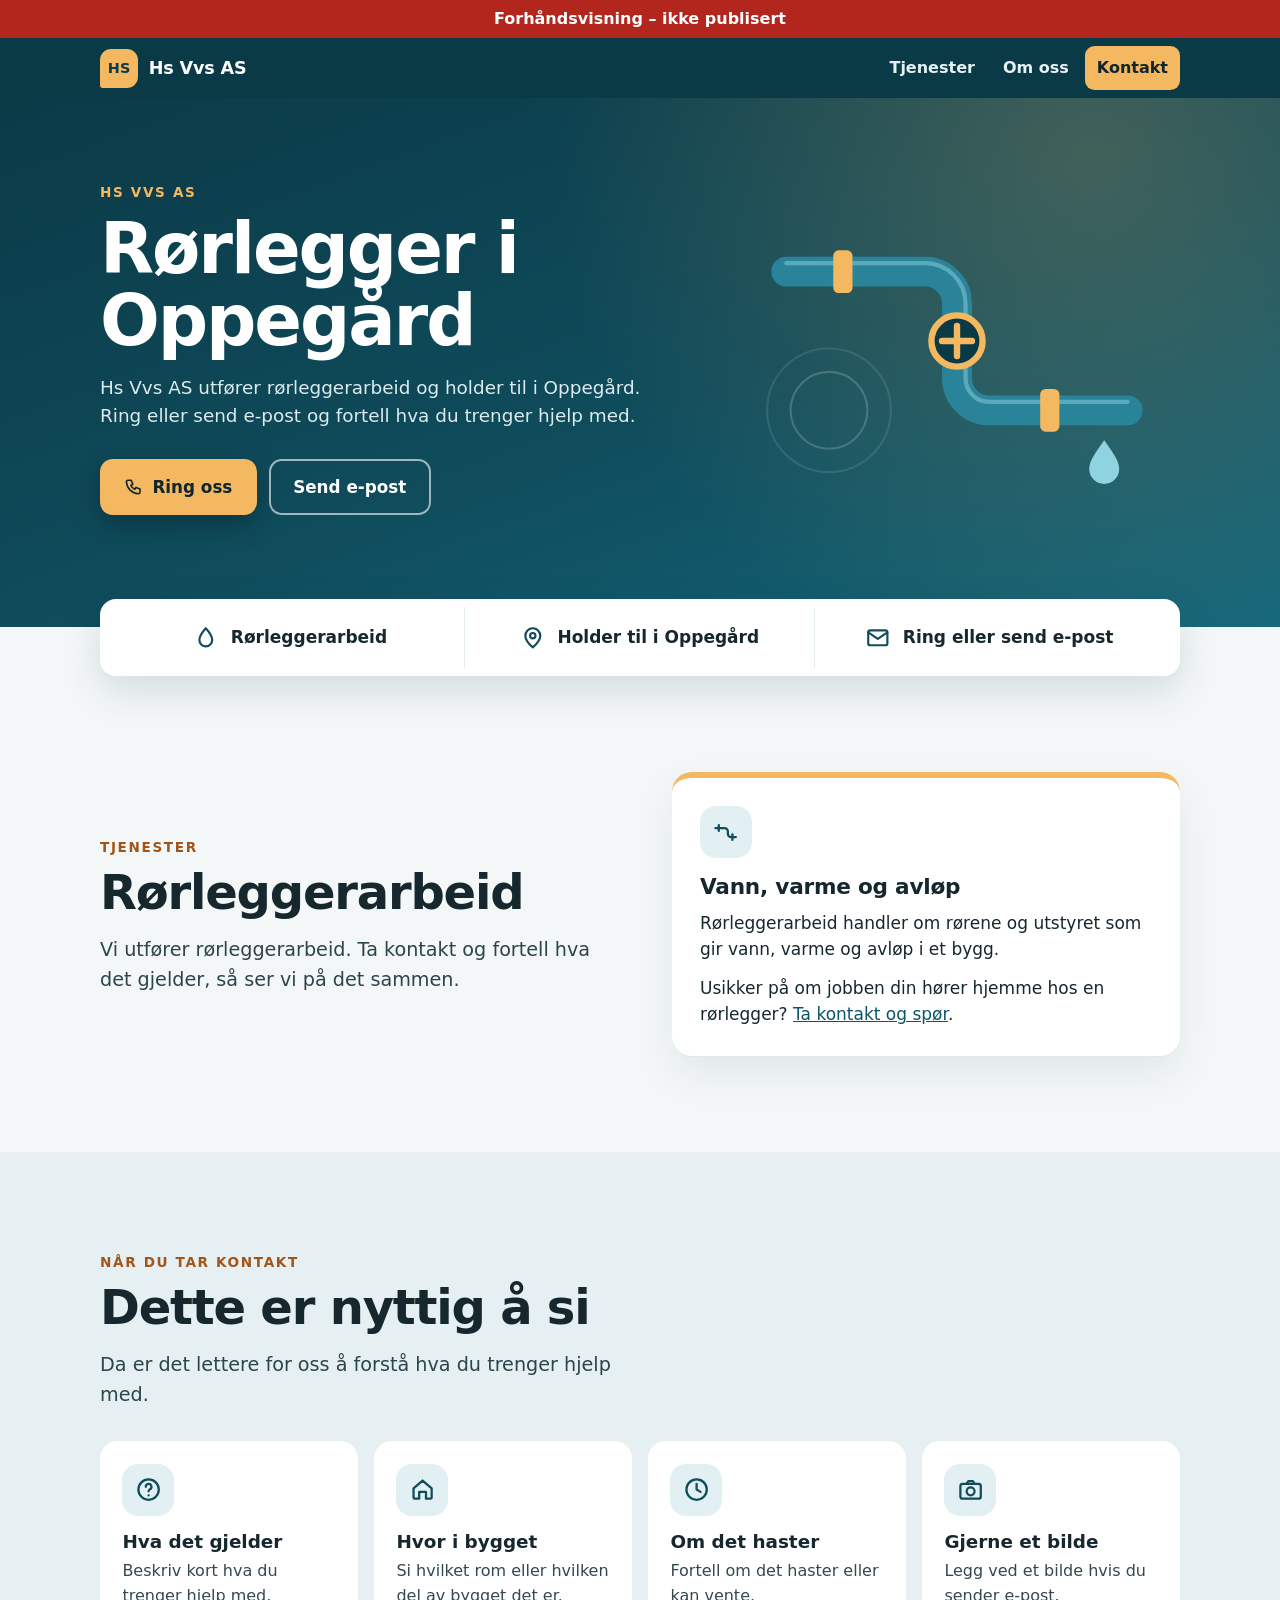
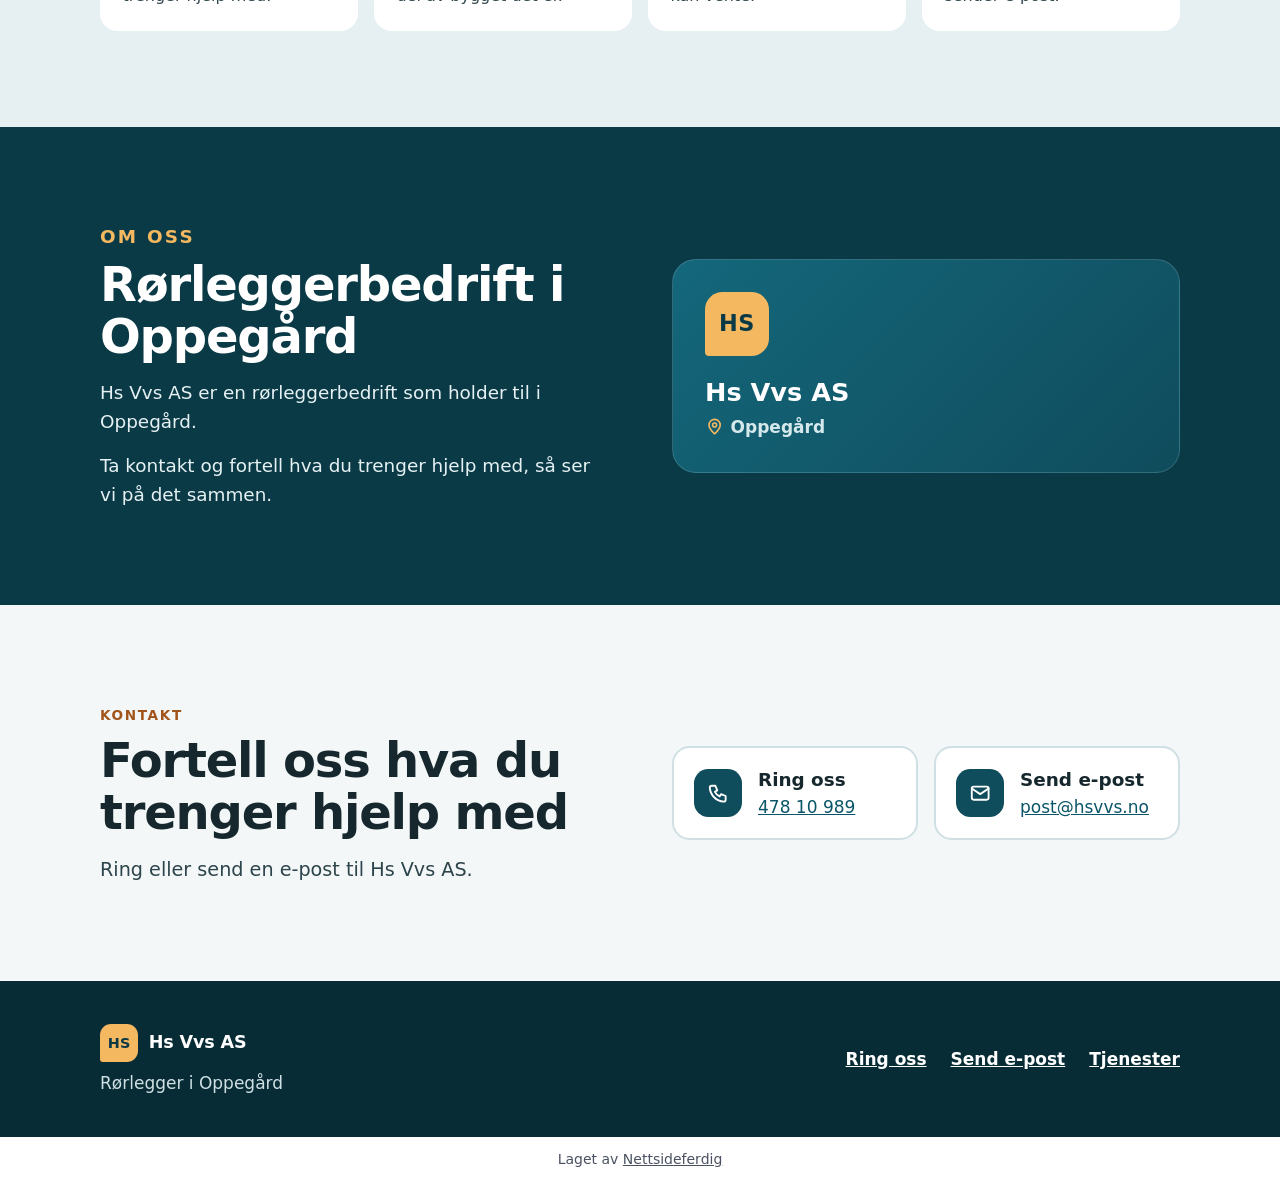
==== index.html @ 590d096f "Forhåndsvisning" ====
<!doctype html>
<html lang="nb">
<head>
<meta charset="utf-8">
<meta name="viewport" content="width=device-width, initial-scale=1">
<title>Rørlegger Oppegård – Hs Vvs AS</title>
<meta name="description" content="Hs Vvs AS utfører rørleggerarbeid og holder til i Oppegård. Ring eller send e-post og fortell hva du trenger hjelp med.">
<link rel="canonical" href="https://andersmathisen7-design.github.io/side-hs-vvs-as-c6c825b5/">
<meta property="og:type" content="website">
<meta property="og:locale" content="nb_NO">
<meta property="og:site_name" content="Hs Vvs AS">
<meta property="og:title" content="Rørlegger Oppegård – Hs Vvs AS">
<meta property="og:description" content="Hs Vvs AS utfører rørleggerarbeid og holder til i Oppegård. Ring eller send e-post og fortell hva du trenger hjelp med.">
<meta property="og:url" content="https://andersmathisen7-design.github.io/side-hs-vvs-as-c6c825b5/">
<meta http-equiv="Content-Security-Policy" content="default-src 'none'; style-src 'self'; img-src 'self'; manifest-src 'self'; worker-src 'self'; script-src 'self'">
<link rel="stylesheet" href="./style.css">
<meta name="theme-color" content="#0f4c5c">
<link rel="manifest" href="./manifest.webmanifest">
<link rel="icon" href="./icon.svg" type="image/svg+xml">
<script src="./pwa.js" defer></script>
<meta name="robots" content="noindex,nofollow">
<script type="application/ld+json">{"@context":"https://schema.org","@type":"Plumber","name":"Hs Vvs AS","description":"Hs Vvs AS utfører rørleggerarbeid og holder til i Oppegård. Ring eller send e-post og fortell hva du trenger hjelp med.","email":"post@hsvvs.no","areaServed":"Oppegård","url":"https://andersmathisen7-design.github.io/side-hs-vvs-as-c6c825b5","telephone":"478 10 989"}</script>
</head>
<body>
<div class="forhandsstripe">Forhåndsvisning – ikke publisert</div>
<header class="topp"><div class="inn topp-rad"><a class="logo" href="./"><span class="merke" aria-hidden="true">HS</span><span>Hs Vvs AS</span></a><nav class="meny" aria-label="Hovedmeny"><a href="./#tjenester">Tjenester</a><a href="./#om">Om oss</a><a class="meny-kontakt" href="./#kontakt">Kontakt</a></nav></div></header>
<main>
<section class="hero"><div class="inn hero-rute"><div><p class="merkelapp">Hs Vvs AS</p><h1>Rørlegger i Oppegård</h1><p class="hero-ingress">Hs Vvs AS utfører rørleggerarbeid og holder til i Oppegård. Ring eller send e-post og fortell hva du trenger hjelp med.</p><div class="knapper"><a class="knapp knapp-hoved" href="tel:47810989"><svg viewBox="0 0 24 24" fill="none" stroke="currentColor" stroke-width="2" stroke-linecap="round" stroke-linejoin="round" aria-hidden="true"><path d="M5 4h4l2 5-2.5 1.5a11 11 0 0 0 5 5L15 13l5 2v4a2 2 0 0 1-2 2A16 16 0 0 1 3 6a2 2 0 0 1 2-2z"/></svg>Ring oss</a><a class="knapp knapp-lys" href="mailto:post@hsvvs.no">Send e-post</a></div></div><div class="hero-bilde" aria-hidden="true"><svg viewBox="0 0 360 280" fill="none"><path d="M20 70H150a30 30 0 0 1 30 30v70a30 30 0 0 0 30 30h130" stroke="#2a8499" stroke-width="28" stroke-linecap="round"/><path d="M20 62H150a38 38 0 0 1 38 38v70a22 22 0 0 0 22 22h130" stroke="#7cc4d4" stroke-width="4" stroke-linecap="round" opacity="0.6"/><rect x="64" y="50" width="18" height="40" rx="5" fill="#f4b860"/><rect x="258" y="180" width="18" height="40" rx="5" fill="#f4b860"/><circle cx="180" cy="135" r="24" fill="#0b3a47" stroke="#f4b860" stroke-width="6"/><line x1="166" y1="135" x2="194" y2="135" stroke="#f4b860" stroke-width="6" stroke-linecap="round"/><line x1="180" y1="121" x2="180" y2="149" stroke="#f4b860" stroke-width="6" stroke-linecap="round"/><path d="M318 228c-10 14-14 20-14 27a14 14 0 0 0 28 0c0-7-4-13-14-27z" fill="#8fd3e0"/><circle cx="60" cy="200" r="36" stroke="#ffffff" stroke-width="2" opacity="0.18"/><circle cx="60" cy="200" r="58" stroke="#ffffff" stroke-width="2" opacity="0.1"/></svg></div></div></section><section class="stripe" aria-label="Kort om oss"><div class="inn"><ul class="stripe-liste"><li><svg viewBox="0 0 24 24" fill="none" stroke="currentColor" stroke-width="2" stroke-linecap="round" stroke-linejoin="round" aria-hidden="true"><path d="M12 3s6 6.5 6 11a6 6 0 0 1-12 0c0-4.5 6-11 6-11z"/></svg>Rørleggerarbeid</li><li><svg viewBox="0 0 24 24" fill="none" stroke="currentColor" stroke-width="2" stroke-linecap="round" stroke-linejoin="round" aria-hidden="true"><path d="M12 21s7-6.2 7-11a7 7 0 0 0-14 0c0 4.8 7 11 7 11z"/><circle cx="12" cy="10" r="2.5"/></svg>Holder til i Oppegård</li><li><svg viewBox="0 0 24 24" fill="none" stroke="currentColor" stroke-width="2" stroke-linecap="round" stroke-linejoin="round" aria-hidden="true"><rect x="3" y="5" width="18" height="14" rx="2"/><polyline points="3 7 12 13 21 7"/></svg>Ring eller send e-post</li></ul></div></section><section class="del" id="tjenester"><div class="inn to-kol"><div><p class="merkelapp merkelapp-mork">Tjenester</p><h2>Rørleggerarbeid</h2><p class="stor">Vi utfører rørleggerarbeid. Ta kontakt og fortell hva det gjelder, så ser vi på det sammen.</p></div><article class="kort kort-tjeneste"><span class="ikon-rund" aria-hidden="true"><svg viewBox="0 0 24 24" fill="none" stroke="currentColor" stroke-width="2" stroke-linecap="round" stroke-linejoin="round"><path d="M3 8h8a3 3 0 0 1 3 3v2a3 3 0 0 0 3 3h4"/><line x1="6" y1="5.5" x2="6" y2="10.5"/><line x1="18" y1="13.5" x2="18" y2="18.5"/></svg></span><h3>Vann, varme og avløp</h3><p>Rørleggerarbeid handler om rørene og utstyret som gir vann, varme og avløp i et bygg.</p><p>Usikker på om jobben din hører hjemme hos en rørlegger? <a href="#kontakt">Ta kontakt og spør</a>.</p></article></div></section><section class="del del-tonet"><div class="inn"><div class="del-hode"><p class="merkelapp merkelapp-mork">Når du tar kontakt</p><h2>Dette er nyttig å si</h2><p class="stor">Da er det lettere for oss å forstå hva du trenger hjelp med.</p></div><ul class="rutenett"><li class="punkt"><span class="ikon-rund" aria-hidden="true"><svg viewBox="0 0 24 24" fill="none" stroke="currentColor" stroke-width="2" stroke-linecap="round" stroke-linejoin="round"><circle cx="12" cy="12" r="9"/><path d="M9.5 9.5a2.5 2.5 0 1 1 3.5 2.3c-.7.4-1 .9-1 1.7"/><line x1="12" y1="17" x2="12" y2="17.2"/></svg></span><h3>Hva det gjelder</h3><p>Beskriv kort hva du trenger hjelp med.</p></li><li class="punkt"><span class="ikon-rund" aria-hidden="true"><svg viewBox="0 0 24 24" fill="none" stroke="currentColor" stroke-width="2" stroke-linecap="round" stroke-linejoin="round"><path d="M4 11l8-7 8 7v8a1 1 0 0 1-1 1h-4v-6H9v6H5a1 1 0 0 1-1-1z"/></svg></span><h3>Hvor i bygget</h3><p>Si hvilket rom eller hvilken del av bygget det er.</p></li><li class="punkt"><span class="ikon-rund" aria-hidden="true"><svg viewBox="0 0 24 24" fill="none" stroke="currentColor" stroke-width="2" stroke-linecap="round" stroke-linejoin="round"><circle cx="12" cy="12" r="9"/><polyline points="12 7 12 12 15.5 14"/></svg></span><h3>Om det haster</h3><p>Fortell om det haster eller kan vente.</p></li><li class="punkt"><span class="ikon-rund" aria-hidden="true"><svg viewBox="0 0 24 24" fill="none" stroke="currentColor" stroke-width="2" stroke-linecap="round" stroke-linejoin="round"><rect x="3" y="7" width="18" height="13" rx="2"/><circle cx="12" cy="13.5" r="3.5"/><path d="M8.5 7l1.5-2.5h4L15.5 7"/></svg></span><h3>Gjerne et bilde</h3><p>Legg ved et bilde hvis du sender e-post.</p></li></ul></div></section><section class="del del-mork" id="om"><div class="inn to-kol"><div class="om-tekst"><p class="merkelapp">Om oss</p><h2>Rørleggerbedrift i Oppegård</h2><p>Hs Vvs AS er en rørleggerbedrift som holder til i Oppegård.</p><p>Ta kontakt og fortell hva du trenger hjelp med, så ser vi på det sammen.</p></div><div class="om-skilt"><span class="merke" aria-hidden="true">HS</span><strong>Hs Vvs AS</strong><span class="sted"><svg viewBox="0 0 24 24" fill="none" stroke="currentColor" stroke-width="2" stroke-linecap="round" stroke-linejoin="round" aria-hidden="true"><path d="M12 21s7-6.2 7-11a7 7 0 0 0-14 0c0 4.8 7 11 7 11z"/><circle cx="12" cy="10" r="2.5"/></svg>Oppegård</span></div></div></section><section class="del" id="kontakt"><div class="inn to-kol"><div><p class="merkelapp merkelapp-mork">Kontakt</p><h2>Fortell oss hva du trenger hjelp med</h2><p class="stor">Ring eller send en e-post til Hs Vvs AS.</p></div><div class="fliser"><a class="flis" href="tel:47810989"><span class="flis-ikon" aria-hidden="true"><svg viewBox="0 0 24 24" fill="none" stroke="currentColor" stroke-width="2" stroke-linecap="round" stroke-linejoin="round"><path d="M5 4h4l2 5-2.5 1.5a11 11 0 0 0 5 5L15 13l5 2v4a2 2 0 0 1-2 2A16 16 0 0 1 3 6a2 2 0 0 1 2-2z"/></svg></span><span class="flis-tekst"><strong>Ring oss</strong><span>478 10 989</span></span></a><a class="flis" href="mailto:post@hsvvs.no"><span class="flis-ikon" aria-hidden="true"><svg viewBox="0 0 24 24" fill="none" stroke="currentColor" stroke-width="2" stroke-linecap="round" stroke-linejoin="round"><rect x="3" y="5" width="18" height="14" rx="2"/><polyline points="3 7 12 13 21 7"/></svg></span><span class="flis-tekst"><strong>Send e-post</strong><span>post@hsvvs.no</span></span></a></div></div></section>
</main>
<footer class="bunn"><div class="inn bunn-rute"><div><a class="logo" href="./"><span class="merke" aria-hidden="true">HS</span><span>Hs Vvs AS</span></a><p>Rørlegger i Oppegård</p></div><nav class="bunn-lenker" aria-label="Kontakt"><a href="tel:47810989">Ring oss</a><a href="mailto:post@hsvvs.no">Send e-post</a><a href="./#tjenester">Tjenester</a></nav></div></footer>
<p class="nf-byra">Laget av <a href="https://nettsideferdig.no/">Nettsideferdig</a></p>
</body>
</html>
---- style.css ----
/* Fast fra Sidefabrikken: bestillingswidgeten. */
:root { --nf-farge: #0f4c5c; }
#nf-bestill [hidden] { display: none !important; }
#nf-bestill button { font: inherit; padding: 0.5rem 0.9rem; margin: 0.2rem; border: 1px solid var(--nf-farge); border-radius: 6px; background: #fff; color: var(--nf-farge); cursor: pointer; }
#nf-bestill button:disabled { opacity: 0.6; }
#nf-bestill .nf-knapp { background: var(--nf-farge); color: #fff; }
#nf-bestill .nf-tjeneste { display: block; width: 100%; text-align: left; }
#nf-bestill .nf-tjeneste small, #nf-bestill .nf-vare small { display: block; color: #555; }
#nf-bestill .nf-felt { display: block; margin: 0.5rem 0; }
#nf-bestill input, #nf-bestill select, #nf-bestill textarea { font: inherit; padding: 0.4rem; border: 1px solid #c5cad3; border-radius: 4px; display: block; width: 100%; max-width: 24rem; }
#nf-bestill input[type="checkbox"], #nf-bestill input[type="radio"] { display: inline-block; width: auto; margin: 0 0.4rem 0 0; vertical-align: middle; }
#nf-bestill .nf-rad { display: flex; flex-wrap: wrap; gap: 0.5rem; }
#nf-bestill .nf-vare { padding: 0.4rem 0; border-bottom: 1px solid #e3e6eb; }
#nf-bestill .nf-feil, #nf-bestill .nf-utsolgt { color: #b3261e; }
#nf-bestill .nf-test { background: #fff4e5; padding: 0.4rem 0.8rem; border-radius: 6px; }
#nf-bestill .nf-oppsummering { font-weight: 600; }
#nf-bestill .nf-faner { display: flex; flex-wrap: wrap; gap: 0.25rem; margin: 0.5rem 0 1rem; }
#nf-bestill .nf-fane.nf-valgt, #nf-bestill .nf-dag.nf-valgt { background: var(--nf-farge); color: #fff; }
#nf-bestill .nf-adresse { position: relative; max-width: 24rem; }
#nf-bestill .nf-forslag { position: absolute; top: 100%; left: 0; right: 0; z-index: 10; max-height: 15rem; overflow-y: auto; background: #fff; border: 1px solid #c5cad3; border-radius: 4px; box-shadow: 0 4px 12px rgba(0, 0, 0, 0.15); }
#nf-bestill .nf-forslag button { display: block; width: 100%; margin: 0; border: 0; border-radius: 0; padding: 0.5rem 0.75rem; text-align: left; color: inherit; }
#nf-bestill .nf-forslag button:hover, #nf-bestill .nf-forslag button:focus { background: #f4f7fb; }
#nf-bestill .nf-dager { display: flex; flex-wrap: wrap; gap: 0.25rem; margin: 0.5rem 0; }
#nf-bestill .nf-dag.nf-full { text-decoration: line-through; color: #777; border-color: #c5cad3; }
#nf-bestill .nf-tillegg { margin: 0.5rem 0; }
#nf-bestill .nf-sporsmal { margin: 0.8rem 0; }
#nf-bestill .nf-hjelp { display: block; font-size: 0.875rem; color: #666; margin: 0.15rem 0 0.25rem; }
#nf-bestill .nf-sum { font-weight: 700; font-size: 1.15rem; }
#nf-bestill .nf-ja-nei { display: flex; gap: 1.5rem; margin-top: 0.25rem; }
.prisliste table { border-collapse: collapse; width: 100%; max-width: 36rem; }
.prisliste th, .prisliste td { text-align: left; padding: 0.4rem 0.6rem 0.4rem 0; border-bottom: 1px solid #e3e6eb; vertical-align: top; }
.prisliste td:last-child, .prisliste th:last-child { text-align: right; white-space: nowrap; padding-right: 0; }
.prisliste small { color: #555; }
.prisliste .prisinfo { font-size: 0.875rem; color: #555; }

main > section.melding, main > section.bestill { box-sizing: border-box; max-width: 42rem; margin: 0 auto; padding: 2.5rem 1.25rem 3.5rem; }
.nf-skjema .nf-felt { display: block; margin: 0.75rem 0; }
.nf-skjema label, .nf-skjema legend { display: block; font-weight: 600; }
.nf-skjema fieldset { border: 0; padding: 0; margin: 0.75rem 0; min-width: 0; }
.nf-skjema fieldset label { font-weight: 400; }
.nf-skjema input, .nf-skjema textarea { font: inherit; padding: 0.5rem; border: 1px solid #c5cad3; border-radius: 4px; display: block; width: 100%; max-width: 32rem; }
.nf-skjema input[type="radio"] { display: inline-block; width: auto; margin: 0 0.4rem 0 0; vertical-align: middle; }
.nf-skjema input:focus, .nf-skjema textarea:focus { outline: 2px solid var(--nf-farge); outline-offset: 1px; }
.nf-skjema button { font: inherit; font-weight: 600; border: 0; cursor: pointer; padding: 0.85rem 1.5rem; border-radius: 6px; background: var(--nf-farge); color: #fff; min-height: 44px; }
.nf-skjema .nf-info { font-size: 0.875rem; color: #555; }

/* Designet */
*,*::before,*::after{box-sizing:border-box}html{-webkit-text-size-adjust:100%}body{margin:0;font-family:system-ui,-apple-system,Segoe UI,Helvetica,Arial,sans-serif;font-size:1.0625rem;line-height:1.55;color:#16282e;background:#f4f7f7}h1,h2,h3,p,ul{margin:0}ul{padding:0;list-style:none}svg{display:block}a{color:#0b5568}a:focus-visible{outline:3px solid #f4b860;outline-offset:3px;border-radius:6px}section[id]{scroll-margin-top:5.5rem}.inn{width:100%;max-width:70rem;margin:0 auto;padding:0 1.25rem}.topp{background:#0b3a47;color:#fff}.topp-rad{display:flex;flex-wrap:wrap;align-items:center;justify-content:space-between;gap:.25rem 1rem;padding-top:.5rem;padding-bottom:.5rem}.logo{display:inline-flex;align-items:center;gap:.65rem;min-height:44px;color:#fff;text-decoration:none;font-weight:800;font-size:1.1rem;letter-spacing:-.01em}.merke{flex:none;display:inline-grid;place-items:center;width:2.4rem;height:2.4rem;border-radius:.7rem .7rem .7rem .15rem;background:#f4b860;color:#0b3a47;font-size:.9rem;font-weight:900;letter-spacing:.02em}.meny{display:flex;flex-wrap:wrap;gap:.25rem}.meny a{display:inline-flex;align-items:center;min-height:44px;padding:0 .75rem;border-radius:.6rem;color:#e6f1f3;text-decoration:none;font-weight:600;font-size:1rem}.meny a:hover{background:rgba(255,255,255,.12)}.meny .meny-kontakt{background:#f4b860;color:#10252c}.meny .meny-kontakt:hover{background:#ffd08a}.hero{position:relative;overflow:hidden;color:#fff;background:radial-gradient(circle at 85% 10%,rgba(244,184,96,.22),transparent 45%),linear-gradient(160deg,#0b3a47 0%,#0f4c5c 55%,#14677b 100%)}.hero-rute{display:grid;gap:2rem;padding-top:2.75rem;padding-bottom:4.5rem}.merkelapp{display:inline-block;font-size:.85rem;font-weight:700;letter-spacing:.12em;text-transform:uppercase;color:#f4b860}.merkelapp-mork{color:#a2551a}.hero h1{margin:.6rem 0 1rem;font-size:clamp(2.4rem,9vw,4.4rem);line-height:1.02;letter-spacing:-.03em;font-weight:900}.hero-ingress{max-width:34rem;font-size:1.15rem;color:#dcebee}.knapper{display:flex;flex-wrap:wrap;gap:.75rem;margin-top:1.75rem}.knapp{flex:1 1 12rem;display:inline-flex;align-items:center;justify-content:center;gap:.55rem;min-height:3.25rem;padding:.8rem 1.4rem;border-radius:.8rem;font-weight:800;font-size:1.05rem;text-decoration:none;border:2px solid transparent;transition:transform .15s ease,background-color .15s ease}.knapp:hover{transform:translateY(-2px)}.knapp svg{width:1.2rem;height:1.2rem}.knapp-hoved{background:#f4b860;color:#10252c;box-shadow:0 10px 24px rgba(0,0,0,.25)}.knapp-hoved:hover{background:#ffd08a}.knapp-lys{border-color:rgba(255,255,255,.6);color:#fff}.knapp-lys:hover{background:rgba(255,255,255,.12)}.hero-bilde{width:100%;max-width:24rem;justify-self:center}.hero-bilde svg{width:100%;height:auto}.stripe{position:relative;margin-top:-1.75rem}.stripe-liste{display:grid;background:#fff;border-radius:1rem;box-shadow:0 14px 40px rgba(11,58,71,.14);padding:.5rem 1.25rem}.stripe-liste li{display:flex;align-items:center;gap:.75rem;padding:.9rem 0;font-weight:700;border-bottom:1px solid #e3ecee}.stripe-liste li:last-child{border-bottom:0}.stripe-liste svg{flex:none;width:1.6rem;height:1.6rem;color:#0f4c5c}.del{padding:4rem 0}.del h2{font-size:clamp(1.9rem,5.5vw,3rem);line-height:1.08;letter-spacing:-.025em;font-weight:900;margin:.5rem 0 1rem}.stor{font-size:1.2rem;max-width:34rem;color:#2c444b}.to-kol{display:grid;gap:2rem}.kort{background:#fff;border-radius:1.25rem;padding:1.75rem;box-shadow:0 1px 0 #dfe9eb,0 18px 40px rgba(11,58,71,.08)}.kort-tjeneste{border-top:6px solid #f4b860}.kort h3{font-size:1.35rem;line-height:1.2;margin:1rem 0 .6rem;letter-spacing:-.01em}.kort p{max-width:36rem}.kort p+p{margin-top:.8rem}.ikon-rund{display:inline-grid;place-items:center;width:3.25rem;height:3.25rem;border-radius:1rem;background:#e2f0f3;color:#0f4c5c}.ikon-rund svg{width:1.7rem;height:1.7rem}.del-tonet{background:#e6f0f2}.del-hode{max-width:40rem;margin-bottom:2rem}.rutenett{display:grid;gap:1rem}.punkt{background:#fff;border-radius:1.1rem;padding:1.4rem}.punkt h3{font-size:1.15rem;margin:.9rem 0 .35rem;line-height:1.25}.punkt p{font-size:1rem;color:#33494f}.del-mork{background:#0b3a47;color:#e6f1f3}.del-mork h2{color:#fff}.om-tekst p{max-width:36rem;font-size:1.15rem}.om-tekst p+p{margin-top:1rem}.om-skilt{display:grid;gap:.4rem;justify-items:start;padding:2rem;border-radius:1.5rem;background:linear-gradient(135deg,#14677b,#0f4c5c);border:1px solid rgba(255,255,255,.14)}.om-skilt .merke{width:4rem;height:4rem;font-size:1.4rem;border-radius:1.1rem 1.1rem 1.1rem .25rem}.om-skilt strong{font-size:1.6rem;line-height:1.15;color:#fff;margin-top:1rem}.sted{display:inline-flex;align-items:center;gap:.4rem;color:#d5e8ec;font-weight:600}.sted svg{width:1.2rem;height:1.2rem;color:#f4b860}.fliser{display:grid;gap:1rem}.flis{display:flex;align-items:center;gap:1rem;min-height:5rem;padding:1.1rem 1.25rem;border-radius:1.1rem;background:#fff;color:#16282e;text-decoration:none;border:2px solid #cfdfe3;transition:border-color .15s ease,transform .15s ease}.flis:hover{border-color:#0f4c5c;transform:translateY(-2px)}.flis-ikon{flex:none;display:grid;place-items:center;width:3rem;height:3rem;border-radius:.9rem;background:#0f4c5c;color:#fff}.flis-ikon svg{width:1.4rem;height:1.4rem}.flis-tekst{display:grid;min-width:0}.flis-tekst strong{font-size:1.15rem}.flis-tekst span{color:#0b5568;text-decoration:underline;overflow-wrap:anywhere}.bunn{background:#082c36;color:#cfe0e4;padding:2.5rem 0}.bunn-rute{display:grid;gap:1.25rem}.bunn p{margin-top:.35rem}.bunn-lenker{display:flex;flex-wrap:wrap;gap:.25rem 1.5rem}.bunn-lenker a{display:inline-flex;align-items:center;min-height:44px;color:#fff;font-weight:600}@media(min-width:36rem){.knapp{flex:0 1 auto}.rutenett{grid-template-columns:1fr 1fr}.fliser{grid-template-columns:1fr 1fr}}@media(min-width:48rem){.topp{position:sticky;top:0;z-index:10}.stripe-liste{grid-template-columns:repeat(3,1fr);padding:.5rem 1rem}.stripe-liste li{justify-content:center;border-bottom:0;border-right:1px solid #e3ecee;padding:1.1rem .75rem}.stripe-liste li:last-child{border-right:0}.bunn-rute{grid-template-columns:1fr auto;align-items:center}}@media(min-width:56rem){.hero-rute{grid-template-columns:1.15fr .85fr;align-items:center;padding-top:5rem;padding-bottom:7rem}.del{padding:6rem 0}.to-kol{grid-template-columns:1fr 1fr;gap:4rem;align-items:center}}@media(min-width:64rem){.rutenett{grid-template-columns:repeat(4,1fr)}}@media(prefers-reduced-motion:reduce){.knapp,.flis{transition:none}}

/* Fast fra Sidefabrikken */
.forhandsstripe { display: block !important; position: relative !important; z-index: 2147483647 !important; background: #b3261e !important; color: #fff !important; text-align: center !important; padding: 0.5rem 1rem !important; font: 600 1rem/1.4 system-ui, sans-serif !important; visibility: visible !important; opacity: 1 !important; max-height: none !important; height: auto !important; min-height: 0 !important; overflow: visible !important; margin: 0 !important; top: auto !important; left: auto !important; right: auto !important; bottom: auto !important; width: auto !important; transform: none !important; clip-path: none !important; filter: none !important; text-indent: 0 !important; font-size: 1rem !important; }
.nf-byra { display: block !important; position: static !important; inset: auto !important; z-index: auto !important; background: #fff !important; color: #4a5160 !important; text-align: center !important; padding: 0.75rem 1rem !important; margin: 0 !important; width: auto !important; max-width: none !important; height: auto !important; min-height: 0 !important; max-height: none !important; overflow: visible !important; visibility: visible !important; opacity: 1 !important; transform: none !important; clip-path: none !important; filter: none !important; font: 400 0.875rem/1.5 system-ui, sans-serif !important; letter-spacing: normal !important; text-indent: 0 !important; text-transform: none !important; }
.nf-byra a { display: inline !important; position: static !important; color: inherit !important; text-decoration: underline !important; font: inherit !important; visibility: visible !important; opacity: 1 !important; pointer-events: auto !important; }
.nf-felle { display: none !important; position: absolute !important; left: -10000px !important; width: 1px !important; height: 1px !important; overflow: hidden !important; }
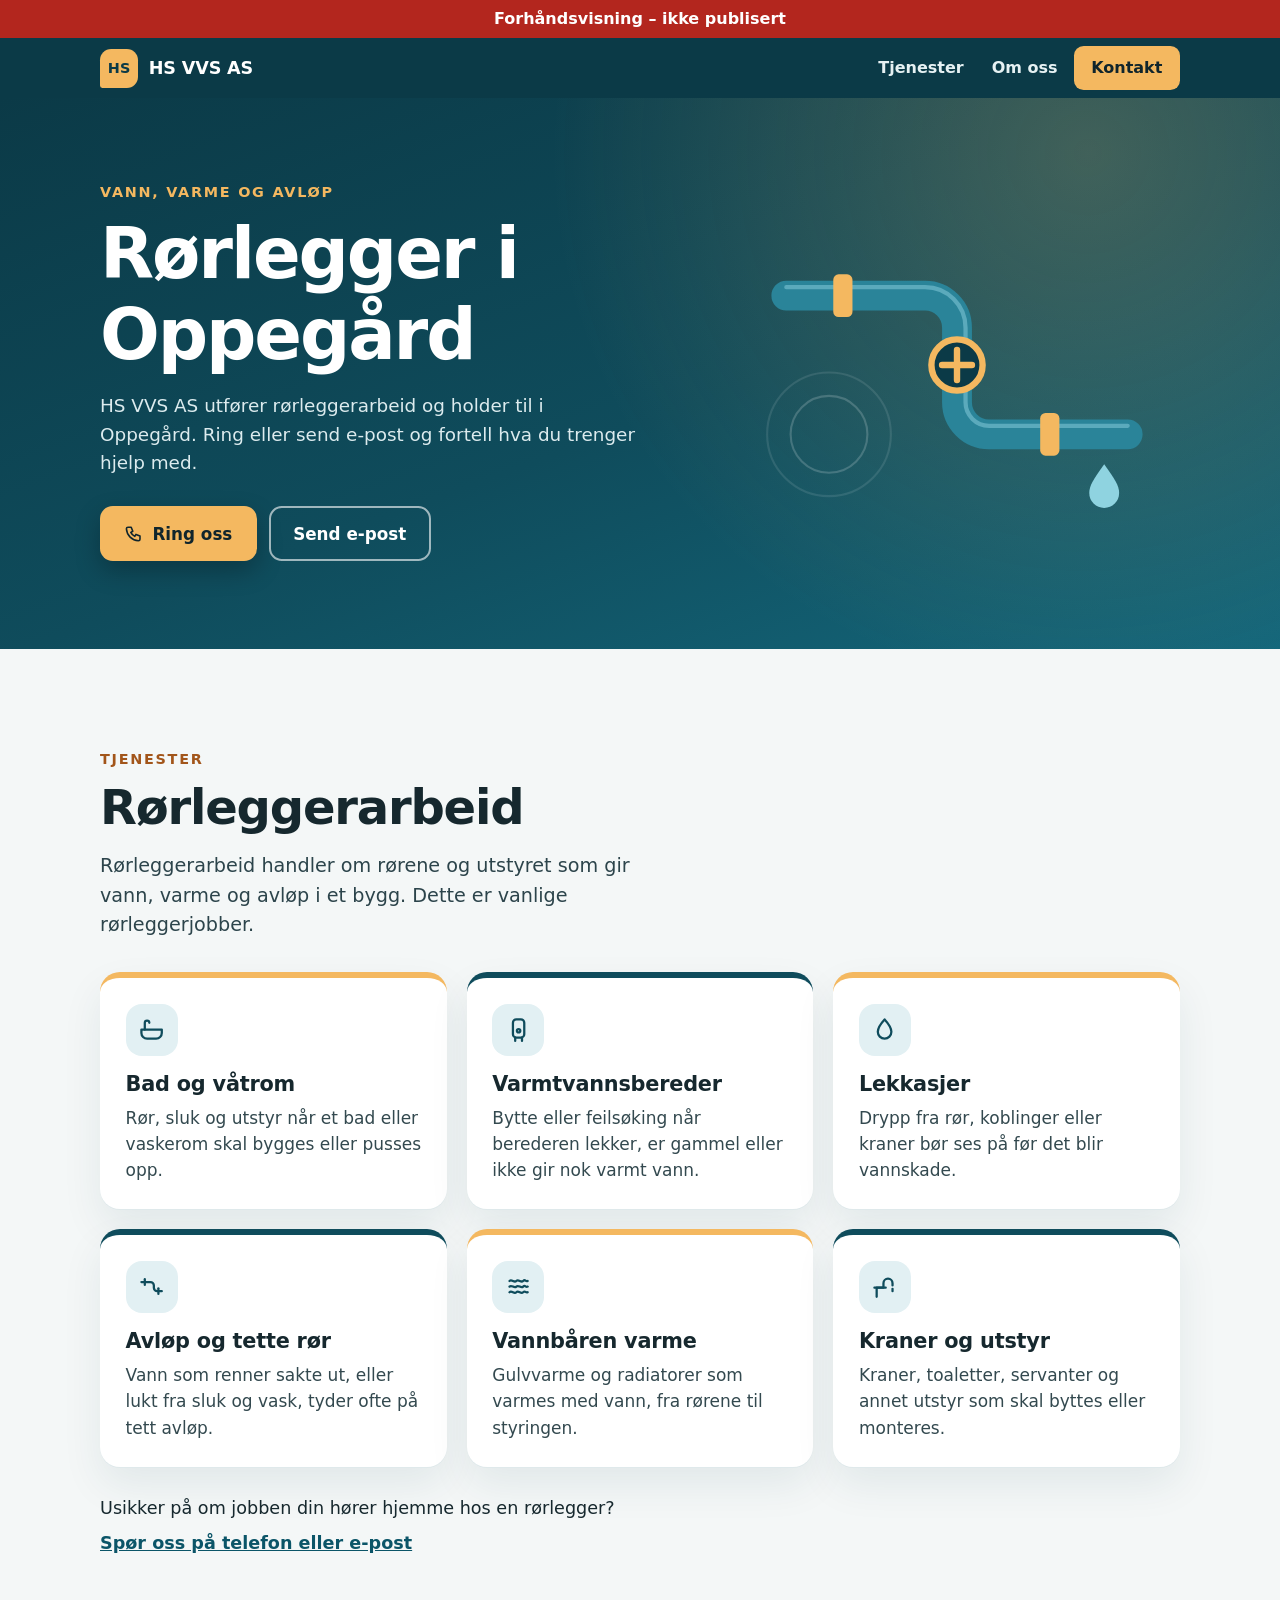
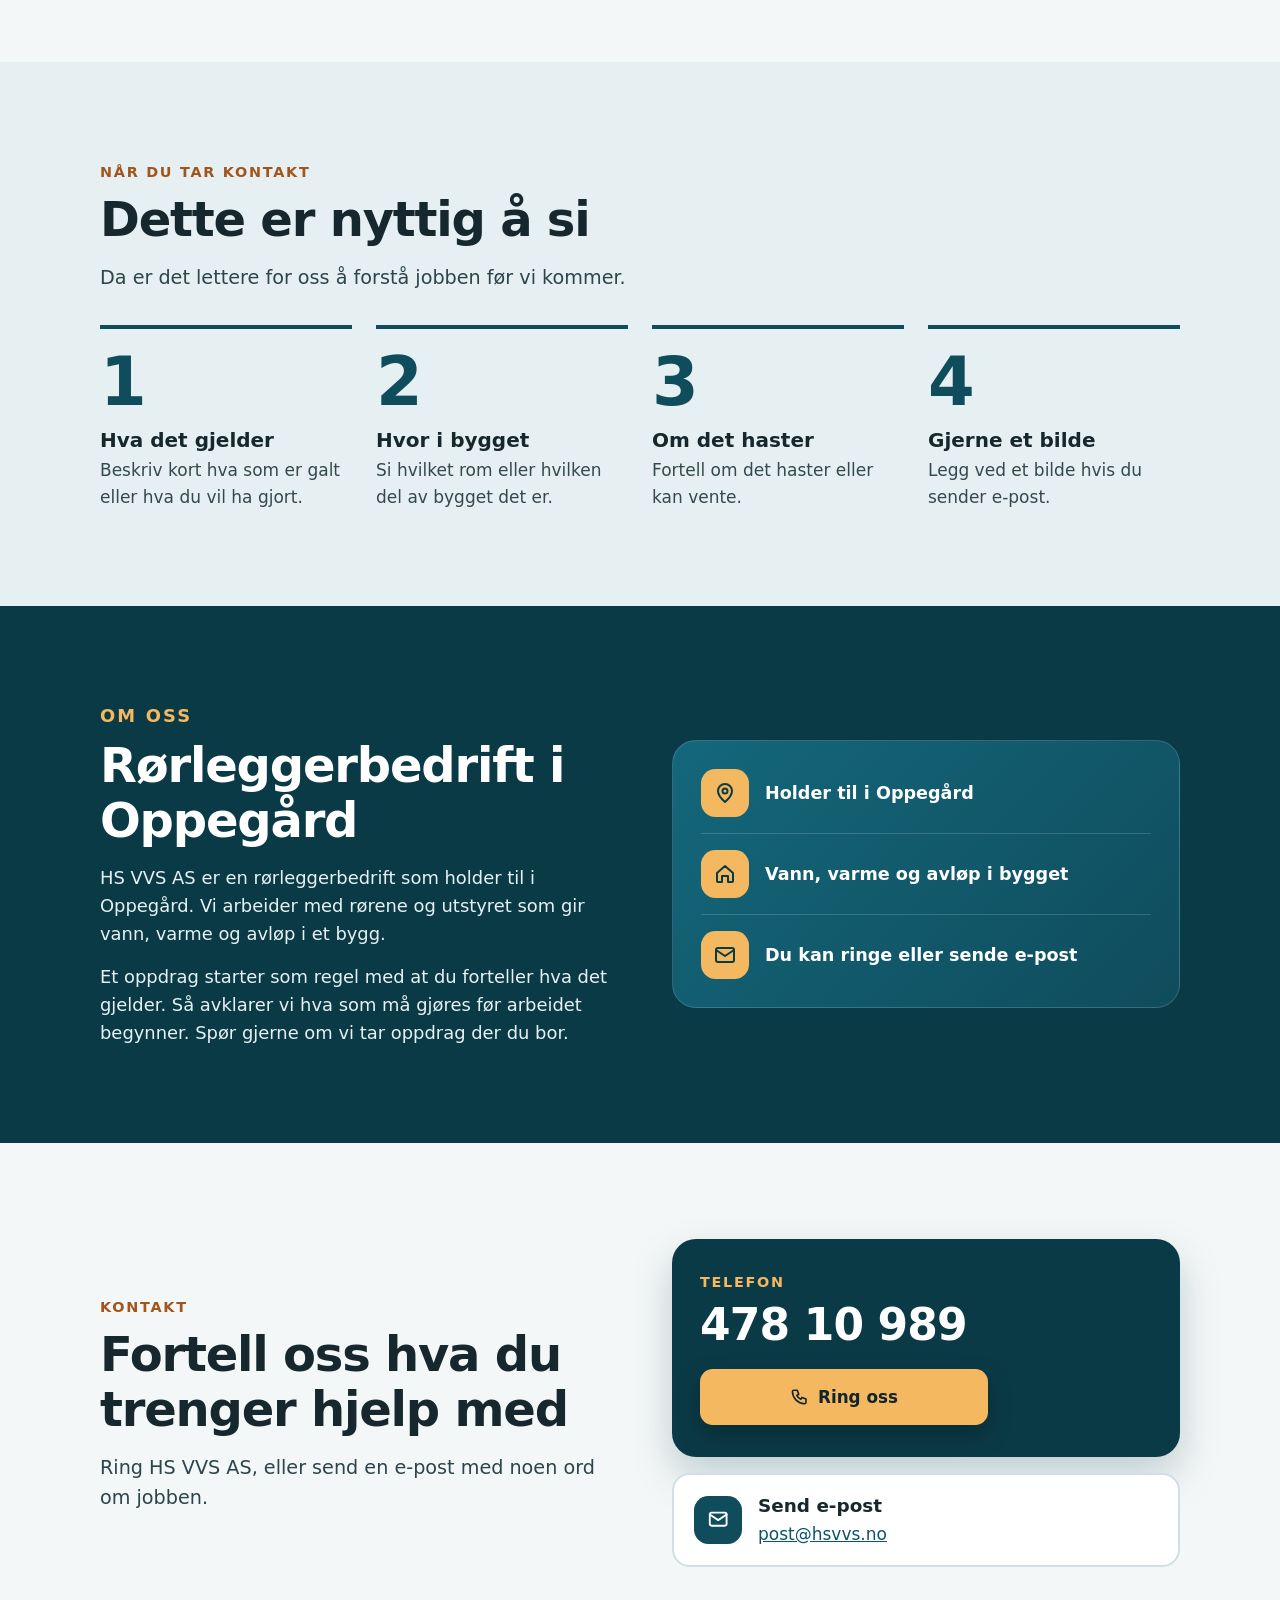
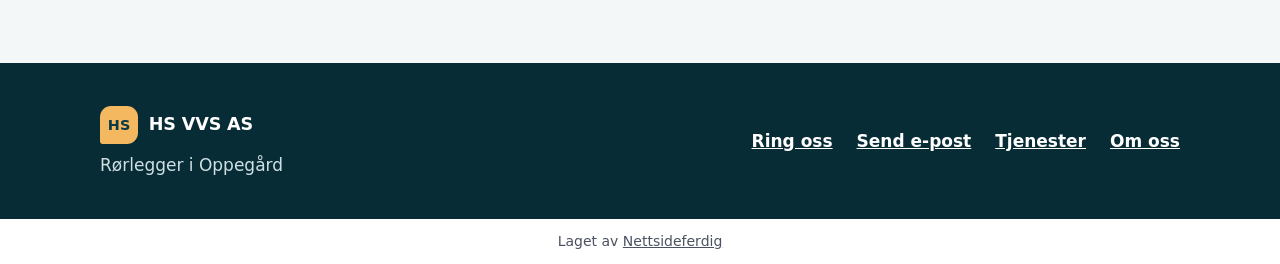
==== commit 4fbc252f: "Forhåndsvisning" ====
--- a/index.html
+++ b/index.html
@@ -3,14 +3,14 @@
 <head>
 <meta charset="utf-8">
 <meta name="viewport" content="width=device-width, initial-scale=1">
-<title>Rørlegger Oppegård – Hs Vvs AS</title>
-<meta name="description" content="Hs Vvs AS utfører rørleggerarbeid og holder til i Oppegård. Ring eller send e-post og fortell hva du trenger hjelp med.">
+<title>Rørlegger Oppegård – HS VVS AS</title>
+<meta name="description" content="HS VVS AS utfører rørleggerarbeid og holder til i Oppegård. Ring eller send e-post og fortell hva du trenger hjelp med.">
 <link rel="canonical" href="https://andersmathisen7-design.github.io/side-hs-vvs-as-c6c825b5/">
 <meta property="og:type" content="website">
 <meta property="og:locale" content="nb_NO">
 <meta property="og:site_name" content="Hs Vvs AS">
-<meta property="og:title" content="Rørlegger Oppegård – Hs Vvs AS">
-<meta property="og:description" content="Hs Vvs AS utfører rørleggerarbeid og holder til i Oppegård. Ring eller send e-post og fortell hva du trenger hjelp med.">
+<meta property="og:title" content="Rørlegger Oppegård – HS VVS AS">
+<meta property="og:description" content="HS VVS AS utfører rørleggerarbeid og holder til i Oppegård. Ring eller send e-post og fortell hva du trenger hjelp med.">
 <meta property="og:url" content="https://andersmathisen7-design.github.io/side-hs-vvs-as-c6c825b5/">
 <meta http-equiv="Content-Security-Policy" content="default-src 'none'; style-src 'self'; img-src 'self'; manifest-src 'self'; worker-src 'self'; script-src 'self'">
 <link rel="stylesheet" href="./style.css">
@@ -19,15 +19,15 @@
 <link rel="icon" href="./icon.svg" type="image/svg+xml">
 <script src="./pwa.js" defer></script>
 <meta name="robots" content="noindex,nofollow">
-<script type="application/ld+json">{"@context":"https://schema.org","@type":"Plumber","name":"Hs Vvs AS","description":"Hs Vvs AS utfører rørleggerarbeid og holder til i Oppegård. Ring eller send e-post og fortell hva du trenger hjelp med.","email":"post@hsvvs.no","areaServed":"Oppegård","url":"https://andersmathisen7-design.github.io/side-hs-vvs-as-c6c825b5","telephone":"478 10 989"}</script>
+<script type="application/ld+json">{"@context":"https://schema.org","@type":"Plumber","name":"Hs Vvs AS","description":"HS VVS AS utfører rørleggerarbeid og holder til i Oppegård. Ring eller send e-post og fortell hva du trenger hjelp med.","email":"post@hsvvs.no","areaServed":"Oppegård","url":"https://andersmathisen7-design.github.io/side-hs-vvs-as-c6c825b5","telephone":"478 10 989"}</script>
 </head>
 <body>
 <div class="forhandsstripe">Forhåndsvisning – ikke publisert</div>
-<header class="topp"><div class="inn topp-rad"><a class="logo" href="./"><span class="merke" aria-hidden="true">HS</span><span>Hs Vvs AS</span></a><nav class="meny" aria-label="Hovedmeny"><a href="./#tjenester">Tjenester</a><a href="./#om">Om oss</a><a class="meny-kontakt" href="./#kontakt">Kontakt</a></nav></div></header>
+<header class="topp"><div class="inn topp-rad"><a class="logo" href="./"><span class="merke" aria-hidden="true">HS</span><span class="firma">Hs Vvs AS</span></a><nav class="meny" aria-label="Hovedmeny"><a href="./#tjenester">Tjenester</a><a href="./#om">Om oss</a><a class="meny-kontakt" href="./#kontakt">Kontakt</a></nav></div></header>
 <main>
-<section class="hero"><div class="inn hero-rute"><div><p class="merkelapp">Hs Vvs AS</p><h1>Rørlegger i Oppegård</h1><p class="hero-ingress">Hs Vvs AS utfører rørleggerarbeid og holder til i Oppegård. Ring eller send e-post og fortell hva du trenger hjelp med.</p><div class="knapper"><a class="knapp knapp-hoved" href="tel:47810989"><svg viewBox="0 0 24 24" fill="none" stroke="currentColor" stroke-width="2" stroke-linecap="round" stroke-linejoin="round" aria-hidden="true"><path d="M5 4h4l2 5-2.5 1.5a11 11 0 0 0 5 5L15 13l5 2v4a2 2 0 0 1-2 2A16 16 0 0 1 3 6a2 2 0 0 1 2-2z"/></svg>Ring oss</a><a class="knapp knapp-lys" href="mailto:post@hsvvs.no">Send e-post</a></div></div><div class="hero-bilde" aria-hidden="true"><svg viewBox="0 0 360 280" fill="none"><path d="M20 70H150a30 30 0 0 1 30 30v70a30 30 0 0 0 30 30h130" stroke="#2a8499" stroke-width="28" stroke-linecap="round"/><path d="M20 62H150a38 38 0 0 1 38 38v70a22 22 0 0 0 22 22h130" stroke="#7cc4d4" stroke-width="4" stroke-linecap="round" opacity="0.6"/><rect x="64" y="50" width="18" height="40" rx="5" fill="#f4b860"/><rect x="258" y="180" width="18" height="40" rx="5" fill="#f4b860"/><circle cx="180" cy="135" r="24" fill="#0b3a47" stroke="#f4b860" stroke-width="6"/><line x1="166" y1="135" x2="194" y2="135" stroke="#f4b860" stroke-width="6" stroke-linecap="round"/><line x1="180" y1="121" x2="180" y2="149" stroke="#f4b860" stroke-width="6" stroke-linecap="round"/><path d="M318 228c-10 14-14 20-14 27a14 14 0 0 0 28 0c0-7-4-13-14-27z" fill="#8fd3e0"/><circle cx="60" cy="200" r="36" stroke="#ffffff" stroke-width="2" opacity="0.18"/><circle cx="60" cy="200" r="58" stroke="#ffffff" stroke-width="2" opacity="0.1"/></svg></div></div></section><section class="stripe" aria-label="Kort om oss"><div class="inn"><ul class="stripe-liste"><li><svg viewBox="0 0 24 24" fill="none" stroke="currentColor" stroke-width="2" stroke-linecap="round" stroke-linejoin="round" aria-hidden="true"><path d="M12 3s6 6.5 6 11a6 6 0 0 1-12 0c0-4.5 6-11 6-11z"/></svg>Rørleggerarbeid</li><li><svg viewBox="0 0 24 24" fill="none" stroke="currentColor" stroke-width="2" stroke-linecap="round" stroke-linejoin="round" aria-hidden="true"><path d="M12 21s7-6.2 7-11a7 7 0 0 0-14 0c0 4.8 7 11 7 11z"/><circle cx="12" cy="10" r="2.5"/></svg>Holder til i Oppegård</li><li><svg viewBox="0 0 24 24" fill="none" stroke="currentColor" stroke-width="2" stroke-linecap="round" stroke-linejoin="round" aria-hidden="true"><rect x="3" y="5" width="18" height="14" rx="2"/><polyline points="3 7 12 13 21 7"/></svg>Ring eller send e-post</li></ul></div></section><section class="del" id="tjenester"><div class="inn to-kol"><div><p class="merkelapp merkelapp-mork">Tjenester</p><h2>Rørleggerarbeid</h2><p class="stor">Vi utfører rørleggerarbeid. Ta kontakt og fortell hva det gjelder, så ser vi på det sammen.</p></div><article class="kort kort-tjeneste"><span class="ikon-rund" aria-hidden="true"><svg viewBox="0 0 24 24" fill="none" stroke="currentColor" stroke-width="2" stroke-linecap="round" stroke-linejoin="round"><path d="M3 8h8a3 3 0 0 1 3 3v2a3 3 0 0 0 3 3h4"/><line x1="6" y1="5.5" x2="6" y2="10.5"/><line x1="18" y1="13.5" x2="18" y2="18.5"/></svg></span><h3>Vann, varme og avløp</h3><p>Rørleggerarbeid handler om rørene og utstyret som gir vann, varme og avløp i et bygg.</p><p>Usikker på om jobben din hører hjemme hos en rørlegger? <a href="#kontakt">Ta kontakt og spør</a>.</p></article></div></section><section class="del del-tonet"><div class="inn"><div class="del-hode"><p class="merkelapp merkelapp-mork">Når du tar kontakt</p><h2>Dette er nyttig å si</h2><p class="stor">Da er det lettere for oss å forstå hva du trenger hjelp med.</p></div><ul class="rutenett"><li class="punkt"><span class="ikon-rund" aria-hidden="true"><svg viewBox="0 0 24 24" fill="none" stroke="currentColor" stroke-width="2" stroke-linecap="round" stroke-linejoin="round"><circle cx="12" cy="12" r="9"/><path d="M9.5 9.5a2.5 2.5 0 1 1 3.5 2.3c-.7.4-1 .9-1 1.7"/><line x1="12" y1="17" x2="12" y2="17.2"/></svg></span><h3>Hva det gjelder</h3><p>Beskriv kort hva du trenger hjelp med.</p></li><li class="punkt"><span class="ikon-rund" aria-hidden="true"><svg viewBox="0 0 24 24" fill="none" stroke="currentColor" stroke-width="2" stroke-linecap="round" stroke-linejoin="round"><path d="M4 11l8-7 8 7v8a1 1 0 0 1-1 1h-4v-6H9v6H5a1 1 0 0 1-1-1z"/></svg></span><h3>Hvor i bygget</h3><p>Si hvilket rom eller hvilken del av bygget det er.</p></li><li class="punkt"><span class="ikon-rund" aria-hidden="true"><svg viewBox="0 0 24 24" fill="none" stroke="currentColor" stroke-width="2" stroke-linecap="round" stroke-linejoin="round"><circle cx="12" cy="12" r="9"/><polyline points="12 7 12 12 15.5 14"/></svg></span><h3>Om det haster</h3><p>Fortell om det haster eller kan vente.</p></li><li class="punkt"><span class="ikon-rund" aria-hidden="true"><svg viewBox="0 0 24 24" fill="none" stroke="currentColor" stroke-width="2" stroke-linecap="round" stroke-linejoin="round"><rect x="3" y="7" width="18" height="13" rx="2"/><circle cx="12" cy="13.5" r="3.5"/><path d="M8.5 7l1.5-2.5h4L15.5 7"/></svg></span><h3>Gjerne et bilde</h3><p>Legg ved et bilde hvis du sender e-post.</p></li></ul></div></section><section class="del del-mork" id="om"><div class="inn to-kol"><div class="om-tekst"><p class="merkelapp">Om oss</p><h2>Rørleggerbedrift i Oppegård</h2><p>Hs Vvs AS er en rørleggerbedrift som holder til i Oppegård.</p><p>Ta kontakt og fortell hva du trenger hjelp med, så ser vi på det sammen.</p></div><div class="om-skilt"><span class="merke" aria-hidden="true">HS</span><strong>Hs Vvs AS</strong><span class="sted"><svg viewBox="0 0 24 24" fill="none" stroke="currentColor" stroke-width="2" stroke-linecap="round" stroke-linejoin="round" aria-hidden="true"><path d="M12 21s7-6.2 7-11a7 7 0 0 0-14 0c0 4.8 7 11 7 11z"/><circle cx="12" cy="10" r="2.5"/></svg>Oppegård</span></div></div></section><section class="del" id="kontakt"><div class="inn to-kol"><div><p class="merkelapp merkelapp-mork">Kontakt</p><h2>Fortell oss hva du trenger hjelp med</h2><p class="stor">Ring eller send en e-post til Hs Vvs AS.</p></div><div class="fliser"><a class="flis" href="tel:47810989"><span class="flis-ikon" aria-hidden="true"><svg viewBox="0 0 24 24" fill="none" stroke="currentColor" stroke-width="2" stroke-linecap="round" stroke-linejoin="round"><path d="M5 4h4l2 5-2.5 1.5a11 11 0 0 0 5 5L15 13l5 2v4a2 2 0 0 1-2 2A16 16 0 0 1 3 6a2 2 0 0 1 2-2z"/></svg></span><span class="flis-tekst"><strong>Ring oss</strong><span>478 10 989</span></span></a><a class="flis" href="mailto:post@hsvvs.no"><span class="flis-ikon" aria-hidden="true"><svg viewBox="0 0 24 24" fill="none" stroke="currentColor" stroke-width="2" stroke-linecap="round" stroke-linejoin="round"><rect x="3" y="5" width="18" height="14" rx="2"/><polyline points="3 7 12 13 21 7"/></svg></span><span class="flis-tekst"><strong>Send e-post</strong><span>post@hsvvs.no</span></span></a></div></div></section>
+<section class="hero"><div class="inn hero-rute"><div><p class="merkelapp">Vann, varme og avløp</p><h1>Rørlegger i Oppegård</h1><p class="hero-ingress"><span class="firma">Hs Vvs AS</span> utfører rørleggerarbeid og holder til i Oppegård. Ring eller send e-post og fortell hva du trenger hjelp med.</p><div class="knapper"><a class="knapp knapp-hoved" href="tel:47810989"><svg viewBox="0 0 24 24" fill="none" stroke="currentColor" stroke-width="2" stroke-linecap="round" stroke-linejoin="round" aria-hidden="true"><path d="M5 4h4l2 5-2.5 1.5a11 11 0 0 0 5 5L15 13l5 2v4a2 2 0 0 1-2 2A16 16 0 0 1 3 6a2 2 0 0 1 2-2z"/></svg>Ring oss</a><a class="knapp knapp-lys" href="mailto:post@hsvvs.no">Send e-post</a></div></div><div class="hero-bilde" aria-hidden="true"><svg viewBox="0 0 360 280" fill="none"><path d="M20 70H150a30 30 0 0 1 30 30v70a30 30 0 0 0 30 30h130" stroke="#2a8499" stroke-width="28" stroke-linecap="round"/><path d="M20 62H150a38 38 0 0 1 38 38v70a22 22 0 0 0 22 22h130" stroke="#7cc4d4" stroke-width="4" stroke-linecap="round" opacity="0.6"/><rect x="64" y="50" width="18" height="40" rx="5" fill="#f4b860"/><rect x="258" y="180" width="18" height="40" rx="5" fill="#f4b860"/><circle cx="180" cy="135" r="24" fill="#0b3a47" stroke="#f4b860" stroke-width="6"/><line x1="166" y1="135" x2="194" y2="135" stroke="#f4b860" stroke-width="6" stroke-linecap="round"/><line x1="180" y1="121" x2="180" y2="149" stroke="#f4b860" stroke-width="6" stroke-linecap="round"/><path d="M318 228c-10 14-14 20-14 27a14 14 0 0 0 28 0c0-7-4-13-14-27z" fill="#8fd3e0"/><circle cx="60" cy="200" r="36" stroke="#ffffff" stroke-width="2" opacity="0.18"/><circle cx="60" cy="200" r="58" stroke="#ffffff" stroke-width="2" opacity="0.1"/></svg></div></div></section><section class="del" id="tjenester"><div class="inn"><div class="del-hode"><p class="merkelapp merkelapp-mork">Tjenester</p><h2>Rørleggerarbeid</h2><p class="stor">Rørleggerarbeid handler om rørene og utstyret som gir vann, varme og avløp i et bygg. Dette er vanlige rørleggerjobber.</p></div><div class="tjenester"><article class="tkort"><span class="ikon-rund" aria-hidden="true"><svg viewBox="0 0 24 24" fill="none" stroke="currentColor" stroke-width="2" stroke-linecap="round" stroke-linejoin="round"><path d="M3 12h18v3a5 5 0 0 1-5 5H8a5 5 0 0 1-5-5z"/><path d="M6 12V6a2 2 0 0 1 4 0"/></svg></span><h3>Bad og våtrom</h3><p>Rør, sluk og utstyr når et bad eller vaskerom skal bygges eller pusses opp.</p></article><article class="tkort"><span class="ikon-rund" aria-hidden="true"><svg viewBox="0 0 24 24" fill="none" stroke="currentColor" stroke-width="2" stroke-linecap="round" stroke-linejoin="round"><rect x="7" y="3" width="10" height="16" rx="3"/><line x1="9" y1="19" x2="9" y2="22"/><line x1="15" y1="19" x2="15" y2="22"/><circle cx="12" cy="13" r="1.5"/></svg></span><h3>Varmtvannsbereder</h3><p>Bytte eller feilsøking når berederen lekker, er gammel eller ikke gir nok varmt vann.</p></article><article class="tkort"><span class="ikon-rund" aria-hidden="true"><svg viewBox="0 0 24 24" fill="none" stroke="currentColor" stroke-width="2" stroke-linecap="round" stroke-linejoin="round"><path d="M12 3s6 6.5 6 11a6 6 0 0 1-12 0c0-4.5 6-11 6-11z"/></svg></span><h3>Lekkasjer</h3><p>Drypp fra rør, koblinger eller kraner bør ses på før det blir vannskade.</p></article><article class="tkort"><span class="ikon-rund" aria-hidden="true"><svg viewBox="0 0 24 24" fill="none" stroke="currentColor" stroke-width="2" stroke-linecap="round" stroke-linejoin="round"><path d="M3 8h8a3 3 0 0 1 3 3v2a3 3 0 0 0 3 3h4"/><line x1="6" y1="5.5" x2="6" y2="10.5"/><line x1="18" y1="13.5" x2="18" y2="18.5"/></svg></span><h3>Avløp og tette rør</h3><p>Vann som renner sakte ut, eller lukt fra sluk og vask, tyder ofte på tett avløp.</p></article><article class="tkort"><span class="ikon-rund" aria-hidden="true"><svg viewBox="0 0 24 24" fill="none" stroke="currentColor" stroke-width="2" stroke-linecap="round" stroke-linejoin="round"><path d="M4 7c2-2 4 2 6 0s4 2 6 0 2 1 4 0"/><path d="M4 12c2-2 4 2 6 0s4 2 6 0 2 1 4 0"/><path d="M4 17c2-2 4 2 6 0s4 2 6 0 2 1 4 0"/></svg></span><h3>Vannbåren varme</h3><p>Gulvvarme og radiatorer som varmes med vann, fra rørene til styringen.</p></article><article class="tkort"><span class="ikon-rund" aria-hidden="true"><svg viewBox="0 0 24 24" fill="none" stroke="currentColor" stroke-width="2" stroke-linecap="round" stroke-linejoin="round"><path d="M5 21v-8h6V9a4 4 0 0 1 8 0v2"/><line x1="3" y1="13" x2="13" y2="13"/><line x1="19" y1="14" x2="19" y2="16"/></svg></span><h3>Kraner og utstyr</h3><p>Kraner, toaletter, servanter og annet utstyr som skal byttes eller monteres.</p></article></div><p class="tjeneste-note">Usikker på om jobben din hører hjemme hos en rørlegger? <a href="./#kontakt">Spør oss på telefon eller e-post</a></p></div></section><section class="del del-tonet" id="nyttig"><div class="inn"><div class="del-hode"><p class="merkelapp merkelapp-mork">Når du tar kontakt</p><h2>Dette er nyttig å si</h2><p class="stor">Da er det lettere for oss å forstå jobben før vi kommer.</p></div><ol class="trinn"><li><span class="tall" aria-hidden="true">1</span><h3>Hva det gjelder</h3><p>Beskriv kort hva som er galt eller hva du vil ha gjort.</p></li><li><span class="tall" aria-hidden="true">2</span><h3>Hvor i bygget</h3><p>Si hvilket rom eller hvilken del av bygget det er.</p></li><li><span class="tall" aria-hidden="true">3</span><h3>Om det haster</h3><p>Fortell om det haster eller kan vente.</p></li><li><span class="tall" aria-hidden="true">4</span><h3>Gjerne et bilde</h3><p>Legg ved et bilde hvis du sender e-post.</p></li></ol></div></section><section class="del del-mork" id="om"><div class="inn to-kol"><div class="om-tekst"><p class="merkelapp">Om oss</p><h2>Rørleggerbedrift i Oppegård</h2><p><span class="firma">Hs Vvs AS</span> er en rørleggerbedrift som holder til i Oppegård. Vi arbeider med rørene og utstyret som gir vann, varme og avløp i et bygg.</p><p>Et oppdrag starter som regel med at du forteller hva det gjelder. Så avklarer vi hva som må gjøres før arbeidet begynner. Spør gjerne om vi tar oppdrag der du bor.</p></div><ul class="om-skilt"><li><span class="om-ikon" aria-hidden="true"><svg viewBox="0 0 24 24" fill="none" stroke="currentColor" stroke-width="2" stroke-linecap="round" stroke-linejoin="round"><path d="M12 21s7-6.2 7-11a7 7 0 0 0-14 0c0 4.8 7 11 7 11z"/><circle cx="12" cy="10" r="2.5"/></svg></span>Holder til i Oppegård</li><li><span class="om-ikon" aria-hidden="true"><svg viewBox="0 0 24 24" fill="none" stroke="currentColor" stroke-width="2" stroke-linecap="round" stroke-linejoin="round"><path d="M4 11l8-7 8 7v8a1 1 0 0 1-1 1h-4v-6H9v6H5a1 1 0 0 1-1-1z"/></svg></span>Vann, varme og avløp i bygget</li><li><span class="om-ikon" aria-hidden="true"><svg viewBox="0 0 24 24" fill="none" stroke="currentColor" stroke-width="2" stroke-linecap="round" stroke-linejoin="round"><rect x="3" y="5" width="18" height="14" rx="2"/><polyline points="3 7 12 13 21 7"/></svg></span>Du kan ringe eller sende e-post</li></ul></div></section><section class="del" id="kontakt"><div class="inn to-kol"><div><p class="merkelapp merkelapp-mork">Kontakt</p><h2>Fortell oss hva du trenger hjelp med</h2><p class="stor">Ring <span class="firma">Hs Vvs AS</span>, eller send en e-post med noen ord om jobben.</p></div><div class="kontakt-kol"><div class="ring-kort"><p>Telefon</p><a class="ring-nummer" href="tel:47810989">478 10 989</a><a class="knapp knapp-hoved" href="tel:47810989"><svg viewBox="0 0 24 24" fill="none" stroke="currentColor" stroke-width="2" stroke-linecap="round" stroke-linejoin="round" aria-hidden="true"><path d="M5 4h4l2 5-2.5 1.5a11 11 0 0 0 5 5L15 13l5 2v4a2 2 0 0 1-2 2A16 16 0 0 1 3 6a2 2 0 0 1 2-2z"/></svg>Ring oss</a></div><a class="epost-kort" href="mailto:post@hsvvs.no"><span class="epost-ikon" aria-hidden="true"><svg viewBox="0 0 24 24" fill="none" stroke="currentColor" stroke-width="2" stroke-linecap="round" stroke-linejoin="round"><rect x="3" y="5" width="18" height="14" rx="2"/><polyline points="3 7 12 13 21 7"/></svg></span><span class="epost-tekst"><strong>Send e-post</strong><span>post@hsvvs.no</span></span></a></div></div></section>
 </main>
-<footer class="bunn"><div class="inn bunn-rute"><div><a class="logo" href="./"><span class="merke" aria-hidden="true">HS</span><span>Hs Vvs AS</span></a><p>Rørlegger i Oppegård</p></div><nav class="bunn-lenker" aria-label="Kontakt"><a href="tel:47810989">Ring oss</a><a href="mailto:post@hsvvs.no">Send e-post</a><a href="./#tjenester">Tjenester</a></nav></div></footer>
+<footer class="bunn"><div class="inn bunn-rute"><div><a class="logo" href="./"><span class="merke" aria-hidden="true">HS</span><span class="firma">Hs Vvs AS</span></a><p>Rørlegger i Oppegård</p></div><nav class="bunn-lenker" aria-label="Kontakt og snarveier"><a href="tel:47810989">Ring oss</a><a href="mailto:post@hsvvs.no">Send e-post</a><a href="./#tjenester">Tjenester</a><a href="./#om">Om oss</a></nav></div></footer>
 <p class="nf-byra">Laget av <a href="https://nettsideferdig.no/">Nettsideferdig</a></p>
 </body>
 </html>
--- a/style.css
+++ b/style.css
@@ -45,7 +45,7 @@
 .nf-skjema .nf-info { font-size: 0.875rem; color: #555; }
 
 /* Designet */
-*,*::before,*::after{box-sizing:border-box}html{-webkit-text-size-adjust:100%}body{margin:0;font-family:system-ui,-apple-system,Segoe UI,Helvetica,Arial,sans-serif;font-size:1.0625rem;line-height:1.55;color:#16282e;background:#f4f7f7}h1,h2,h3,p,ul{margin:0}ul{padding:0;list-style:none}svg{display:block}a{color:#0b5568}a:focus-visible{outline:3px solid #f4b860;outline-offset:3px;border-radius:6px}section[id]{scroll-margin-top:5.5rem}.inn{width:100%;max-width:70rem;margin:0 auto;padding:0 1.25rem}.topp{background:#0b3a47;color:#fff}.topp-rad{display:flex;flex-wrap:wrap;align-items:center;justify-content:space-between;gap:.25rem 1rem;padding-top:.5rem;padding-bottom:.5rem}.logo{display:inline-flex;align-items:center;gap:.65rem;min-height:44px;color:#fff;text-decoration:none;font-weight:800;font-size:1.1rem;letter-spacing:-.01em}.merke{flex:none;display:inline-grid;place-items:center;width:2.4rem;height:2.4rem;border-radius:.7rem .7rem .7rem .15rem;background:#f4b860;color:#0b3a47;font-size:.9rem;font-weight:900;letter-spacing:.02em}.meny{display:flex;flex-wrap:wrap;gap:.25rem}.meny a{display:inline-flex;align-items:center;min-height:44px;padding:0 .75rem;border-radius:.6rem;color:#e6f1f3;text-decoration:none;font-weight:600;font-size:1rem}.meny a:hover{background:rgba(255,255,255,.12)}.meny .meny-kontakt{background:#f4b860;color:#10252c}.meny .meny-kontakt:hover{background:#ffd08a}.hero{position:relative;overflow:hidden;color:#fff;background:radial-gradient(circle at 85% 10%,rgba(244,184,96,.22),transparent 45%),linear-gradient(160deg,#0b3a47 0%,#0f4c5c 55%,#14677b 100%)}.hero-rute{display:grid;gap:2rem;padding-top:2.75rem;padding-bottom:4.5rem}.merkelapp{display:inline-block;font-size:.85rem;font-weight:700;letter-spacing:.12em;text-transform:uppercase;color:#f4b860}.merkelapp-mork{color:#a2551a}.hero h1{margin:.6rem 0 1rem;font-size:clamp(2.4rem,9vw,4.4rem);line-height:1.02;letter-spacing:-.03em;font-weight:900}.hero-ingress{max-width:34rem;font-size:1.15rem;color:#dcebee}.knapper{display:flex;flex-wrap:wrap;gap:.75rem;margin-top:1.75rem}.knapp{flex:1 1 12rem;display:inline-flex;align-items:center;justify-content:center;gap:.55rem;min-height:3.25rem;padding:.8rem 1.4rem;border-radius:.8rem;font-weight:800;font-size:1.05rem;text-decoration:none;border:2px solid transparent;transition:transform .15s ease,background-color .15s ease}.knapp:hover{transform:translateY(-2px)}.knapp svg{width:1.2rem;height:1.2rem}.knapp-hoved{background:#f4b860;color:#10252c;box-shadow:0 10px 24px rgba(0,0,0,.25)}.knapp-hoved:hover{background:#ffd08a}.knapp-lys{border-color:rgba(255,255,255,.6);color:#fff}.knapp-lys:hover{background:rgba(255,255,255,.12)}.hero-bilde{width:100%;max-width:24rem;justify-self:center}.hero-bilde svg{width:100%;height:auto}.stripe{position:relative;margin-top:-1.75rem}.stripe-liste{display:grid;background:#fff;border-radius:1rem;box-shadow:0 14px 40px rgba(11,58,71,.14);padding:.5rem 1.25rem}.stripe-liste li{display:flex;align-items:center;gap:.75rem;padding:.9rem 0;font-weight:700;border-bottom:1px solid #e3ecee}.stripe-liste li:last-child{border-bottom:0}.stripe-liste svg{flex:none;width:1.6rem;height:1.6rem;color:#0f4c5c}.del{padding:4rem 0}.del h2{font-size:clamp(1.9rem,5.5vw,3rem);line-height:1.08;letter-spacing:-.025em;font-weight:900;margin:.5rem 0 1rem}.stor{font-size:1.2rem;max-width:34rem;color:#2c444b}.to-kol{display:grid;gap:2rem}.kort{background:#fff;border-radius:1.25rem;padding:1.75rem;box-shadow:0 1px 0 #dfe9eb,0 18px 40px rgba(11,58,71,.08)}.kort-tjeneste{border-top:6px solid #f4b860}.kort h3{font-size:1.35rem;line-height:1.2;margin:1rem 0 .6rem;letter-spacing:-.01em}.kort p{max-width:36rem}.kort p+p{margin-top:.8rem}.ikon-rund{display:inline-grid;place-items:center;width:3.25rem;height:3.25rem;border-radius:1rem;background:#e2f0f3;color:#0f4c5c}.ikon-rund svg{width:1.7rem;height:1.7rem}.del-tonet{background:#e6f0f2}.del-hode{max-width:40rem;margin-bottom:2rem}.rutenett{display:grid;gap:1rem}.punkt{background:#fff;border-radius:1.1rem;padding:1.4rem}.punkt h3{font-size:1.15rem;margin:.9rem 0 .35rem;line-height:1.25}.punkt p{font-size:1rem;color:#33494f}.del-mork{background:#0b3a47;color:#e6f1f3}.del-mork h2{color:#fff}.om-tekst p{max-width:36rem;font-size:1.15rem}.om-tekst p+p{margin-top:1rem}.om-skilt{display:grid;gap:.4rem;justify-items:start;padding:2rem;border-radius:1.5rem;background:linear-gradient(135deg,#14677b,#0f4c5c);border:1px solid rgba(255,255,255,.14)}.om-skilt .merke{width:4rem;height:4rem;font-size:1.4rem;border-radius:1.1rem 1.1rem 1.1rem .25rem}.om-skilt strong{font-size:1.6rem;line-height:1.15;color:#fff;margin-top:1rem}.sted{display:inline-flex;align-items:center;gap:.4rem;color:#d5e8ec;font-weight:600}.sted svg{width:1.2rem;height:1.2rem;color:#f4b860}.fliser{display:grid;gap:1rem}.flis{display:flex;align-items:center;gap:1rem;min-height:5rem;padding:1.1rem 1.25rem;border-radius:1.1rem;background:#fff;color:#16282e;text-decoration:none;border:2px solid #cfdfe3;transition:border-color .15s ease,transform .15s ease}.flis:hover{border-color:#0f4c5c;transform:translateY(-2px)}.flis-ikon{flex:none;display:grid;place-items:center;width:3rem;height:3rem;border-radius:.9rem;background:#0f4c5c;color:#fff}.flis-ikon svg{width:1.4rem;height:1.4rem}.flis-tekst{display:grid;min-width:0}.flis-tekst strong{font-size:1.15rem}.flis-tekst span{color:#0b5568;text-decoration:underline;overflow-wrap:anywhere}.bunn{background:#082c36;color:#cfe0e4;padding:2.5rem 0}.bunn-rute{display:grid;gap:1.25rem}.bunn p{margin-top:.35rem}.bunn-lenker{display:flex;flex-wrap:wrap;gap:.25rem 1.5rem}.bunn-lenker a{display:inline-flex;align-items:center;min-height:44px;color:#fff;font-weight:600}@media(min-width:36rem){.knapp{flex:0 1 auto}.rutenett{grid-template-columns:1fr 1fr}.fliser{grid-template-columns:1fr 1fr}}@media(min-width:48rem){.topp{position:sticky;top:0;z-index:10}.stripe-liste{grid-template-columns:repeat(3,1fr);padding:.5rem 1rem}.stripe-liste li{justify-content:center;border-bottom:0;border-right:1px solid #e3ecee;padding:1.1rem .75rem}.stripe-liste li:last-child{border-right:0}.bunn-rute{grid-template-columns:1fr auto;align-items:center}}@media(min-width:56rem){.hero-rute{grid-template-columns:1.15fr .85fr;align-items:center;padding-top:5rem;padding-bottom:7rem}.del{padding:6rem 0}.to-kol{grid-template-columns:1fr 1fr;gap:4rem;align-items:center}}@media(min-width:64rem){.rutenett{grid-template-columns:repeat(4,1fr)}}@media(prefers-reduced-motion:reduce){.knapp,.flis{transition:none}}
+*,*::before,*::after{box-sizing:border-box}html{-webkit-text-size-adjust:100%}body{margin:0;font-family:system-ui,-apple-system,Segoe UI,Helvetica,Arial,sans-serif;font-size:1.0625rem;line-height:1.55;color:#16282e;background:#f4f7f7}h1,h2,h3,p,ul,ol{margin:0}ul,ol{padding:0;list-style:none}svg{display:block}a{color:#0b5568}a:focus-visible{outline:3px solid #f4b860;outline-offset:3px;border-radius:6px}section[id]{scroll-margin-top:5.5rem}.firma{text-transform:uppercase}.inn{width:100%;max-width:70rem;margin:0 auto;padding:0 1.25rem}.topp{background:#0b3a47;color:#fff}.topp-rad{display:flex;align-items:center;justify-content:space-between;gap:.75rem;padding-top:.5rem;padding-bottom:.5rem}.logo{display:inline-flex;align-items:center;gap:.65rem;min-height:44px;color:#fff;text-decoration:none;font-weight:800;font-size:1.1rem;letter-spacing:-.01em}.merke{flex:none;display:inline-grid;place-items:center;width:2.4rem;height:2.4rem;border-radius:.7rem .7rem .7rem .15rem;background:#f4b860;color:#0b3a47;font-size:.9rem;font-weight:900;letter-spacing:.02em}.meny{display:flex;gap:.25rem}.meny a{display:none;align-items:center;min-height:44px;padding:0 .75rem;border-radius:.6rem;color:#e6f1f3;text-decoration:none;font-weight:600;font-size:1rem}.meny a:hover{background:rgba(255,255,255,.12)}.meny .meny-kontakt{display:inline-flex;padding:0 1.1rem;background:#f4b860;color:#10252c;font-weight:800}.meny .meny-kontakt:hover{background:#ffd08a}.hero{position:relative;overflow:hidden;color:#fff;background:radial-gradient(circle at 85% 10%,rgba(244,184,96,.22),transparent 45%),linear-gradient(160deg,#0b3a47 0%,#0f4c5c 55%,#14677b 100%)}.hero-rute{display:grid;gap:1.5rem;padding-top:2.5rem;padding-bottom:2.5rem}.merkelapp{display:inline-block;font-size:.9rem;font-weight:700;letter-spacing:.12em;text-transform:uppercase;color:#f4b860}.merkelapp-mork{color:#a2551a}h1,h2{line-height:1.15}.hero h1{margin:.6rem 0 1rem;font-size:clamp(2.4rem,9vw,4.4rem);letter-spacing:-.03em;font-weight:900}.hero-ingress{max-width:34rem;font-size:1.15rem;color:#dcebee}.knapper{display:flex;flex-wrap:wrap;gap:.75rem;margin-top:1.75rem}.knapp{flex:1 1 12rem;display:inline-flex;align-items:center;justify-content:center;gap:.55rem;min-height:3.25rem;padding:.8rem 1.4rem;border-radius:.8rem;font-weight:800;font-size:1.05rem;text-decoration:none;border:2px solid transparent;transition:transform .15s ease,background-color .15s ease}.knapp:hover{transform:translateY(-2px)}.knapp svg{width:1.2rem;height:1.2rem}.knapp-hoved{background:#f4b860;color:#10252c;box-shadow:0 10px 24px rgba(0,0,0,.25)}.knapp-hoved:hover{background:#ffd08a}.knapp-lys{border-color:rgba(255,255,255,.6);color:#fff}.knapp-lys:hover{background:rgba(255,255,255,.12)}.hero-bilde{width:100%;max-width:24rem;justify-self:center}.hero-bilde svg{width:auto;max-width:100%;height:180px;margin:0 auto}.del{padding:4rem 0}.del h2{font-size:clamp(1.9rem,5.5vw,3rem);letter-spacing:-.025em;font-weight:900;margin:.5rem 0 1rem}.stor{font-size:1.2rem;max-width:34rem;color:#2c444b}.del-hode{max-width:40rem;margin-bottom:2rem}.to-kol{display:grid;gap:2rem}.tjenester{display:grid;gap:1rem}.tkort{background:#fff;border-radius:1.25rem;padding:1.6rem;border-top:6px solid #f4b860;box-shadow:0 1px 0 #dfe9eb,0 18px 40px rgba(11,58,71,.08)}.tkort:nth-child(even){border-top-color:#0f4c5c}.tkort h3{font-size:1.3rem;line-height:1.2;margin:1rem 0 .5rem;letter-spacing:-.01em}.tkort p{max-width:32rem;color:#33494f}.ikon-rund{display:inline-grid;place-items:center;width:3.25rem;height:3.25rem;border-radius:1rem;background:#e2f0f3;color:#0f4c5c}.ikon-rund svg{width:1.7rem;height:1.7rem}.tjeneste-note{margin-top:1.75rem;font-size:1.1rem;max-width:38rem}.tjeneste-note a{font-weight:700;display:inline-flex;align-items:center;min-height:44px}.del-tonet{background:#e6f0f2}.trinn{display:grid}.trinn li{display:grid;grid-template-columns:4rem 1fr;gap:.25rem 1rem;align-items:start;padding:1.4rem 0;border-top:2px solid #b9d0d6}.trinn li:last-child{border-bottom:2px solid #b9d0d6}.tall{grid-row:span 2;font-size:3.4rem;line-height:1;font-weight:900;letter-spacing:-.04em;color:#0f4c5c}.trinn h3{font-size:1.25rem;line-height:1.25}.trinn p{color:#33494f;max-width:30rem}.del-mork{background:#0b3a47;color:#e6f1f3}.del-mork h2{color:#fff}.om-tekst p{max-width:36rem;font-size:1.12rem}.om-tekst p+p{margin-top:1rem}.om-skilt{padding:1.75rem;border-radius:1.5rem;background:linear-gradient(135deg,#14677b,#0f4c5c);border:1px solid rgba(255,255,255,.14)}.om-skilt li{display:flex;align-items:center;gap:1rem;padding:1rem 0;font-weight:700;font-size:1.1rem;color:#fff;border-bottom:1px solid rgba(255,255,255,.16)}.om-skilt li:first-child{padding-top:0}.om-skilt li:last-child{border-bottom:0;padding-bottom:0}.om-ikon{flex:none;display:grid;place-items:center;width:3rem;height:3rem;border-radius:.9rem;background:#f4b860;color:#0b3a47}.om-ikon svg{width:1.5rem;height:1.5rem}.kontakt-kol{display:grid;gap:1rem}.ring-kort{background:#0b3a47;color:#e6f1f3;border-radius:1.5rem;padding:2rem 1.75rem;box-shadow:0 18px 40px rgba(11,58,71,.22)}.ring-kort p{font-weight:700;letter-spacing:.12em;text-transform:uppercase;font-size:.9rem;color:#f4b860}.ring-nummer{display:inline-flex;align-items:center;min-height:3.5rem;margin:.25rem 0 1rem;color:#fff;font-size:clamp(1.9rem,7vw,2.75rem);line-height:1.15;font-weight:900;letter-spacing:-.02em;text-decoration:none;overflow-wrap:anywhere}.ring-nummer:hover{text-decoration:underline}.ring-kort .knapp{display:flex;max-width:18rem}.epost-kort{display:flex;align-items:center;gap:1rem;min-height:5rem;padding:1.1rem 1.25rem;border-radius:1.1rem;background:#fff;color:#16282e;text-decoration:none;border:2px solid #cfdfe3;transition:border-color .15s ease}.epost-kort:hover{border-color:#0f4c5c}.epost-ikon{flex:none;display:grid;place-items:center;width:3rem;height:3rem;border-radius:.9rem;background:#0f4c5c;color:#fff}.epost-ikon svg{width:1.4rem;height:1.4rem}.epost-tekst{display:grid;min-width:0}.epost-tekst strong{font-size:1.15rem}.epost-tekst span{color:#0b5568;text-decoration:underline;overflow-wrap:anywhere}.bunn{background:#082c36;color:#cfe0e4;padding:2.5rem 0}.bunn-rute{display:grid;gap:1.25rem}.bunn p{margin-top:.35rem}.bunn-lenker{display:flex;flex-wrap:wrap;gap:.25rem 1.5rem}.bunn-lenker a{display:inline-flex;align-items:center;min-height:44px;color:#fff;font-weight:600}section.melding{max-width:44rem;margin:0 auto;padding:3.5rem 1.25rem}.nf-skjema{background:#fff;border-radius:1.25rem;padding:1.75rem;border-top:6px solid #f4b860;box-shadow:0 18px 40px rgba(11,58,71,.08)}.nf-felt{margin-bottom:1rem}.nf-skjema label{display:block;font-weight:700;margin-bottom:.35rem}.nf-skjema input,.nf-skjema textarea{width:100%;min-height:3rem;padding:.7rem .9rem;font:inherit;color:#16282e;background:#fff;border:2px solid #cfdfe3;border-radius:.7rem}.nf-skjema input:focus,.nf-skjema textarea:focus{outline:3px solid #f4b860;border-color:#0f4c5c}.nf-info{color:#33494f}.nf-skjema button.knapp{flex:none;background:#f4b860;color:#10252c;cursor:pointer;font:inherit;font-weight:800}@media(min-width:36rem){.knapp{flex:0 1 auto}.tjenester{grid-template-columns:1fr 1fr}}@media(min-width:37.5rem){.hero-bilde svg{width:100%;height:auto}}@media(min-width:48rem){.topp{position:sticky;top:0;z-index:10}.meny a{display:inline-flex}.bunn-rute{grid-template-columns:1fr auto;align-items:center}.trinn{grid-template-columns:repeat(4,1fr);gap:1.5rem}.trinn li{grid-template-columns:1fr;padding:1.25rem 0 0;border-top:4px solid #0f4c5c}.trinn li:last-child{border-bottom:0}.tall{grid-row:auto;font-size:4.2rem;margin-bottom:.5rem}}@media(min-width:56rem){.hero-rute{grid-template-columns:1.15fr .85fr;align-items:center;gap:2rem;padding-top:5rem;padding-bottom:5.5rem}.del{padding:6rem 0}.to-kol{grid-template-columns:1fr 1fr;gap:4rem;align-items:center}.tjenester{grid-template-columns:repeat(3,1fr);gap:1.25rem}}@media(prefers-reduced-motion:reduce){.knapp,.epost-kort{transition:none}.knapp:hover{transform:none}}
 
 /* Fast fra Sidefabrikken */
 .forhandsstripe { display: block !important; position: relative !important; z-index: 2147483647 !important; background: #b3261e !important; color: #fff !important; text-align: center !important; padding: 0.5rem 1rem !important; font: 600 1rem/1.4 system-ui, sans-serif !important; visibility: visible !important; opacity: 1 !important; max-height: none !important; height: auto !important; min-height: 0 !important; overflow: visible !important; margin: 0 !important; top: auto !important; left: auto !important; right: auto !important; bottom: auto !important; width: auto !important; transform: none !important; clip-path: none !important; filter: none !important; text-indent: 0 !important; font-size: 1rem !important; }
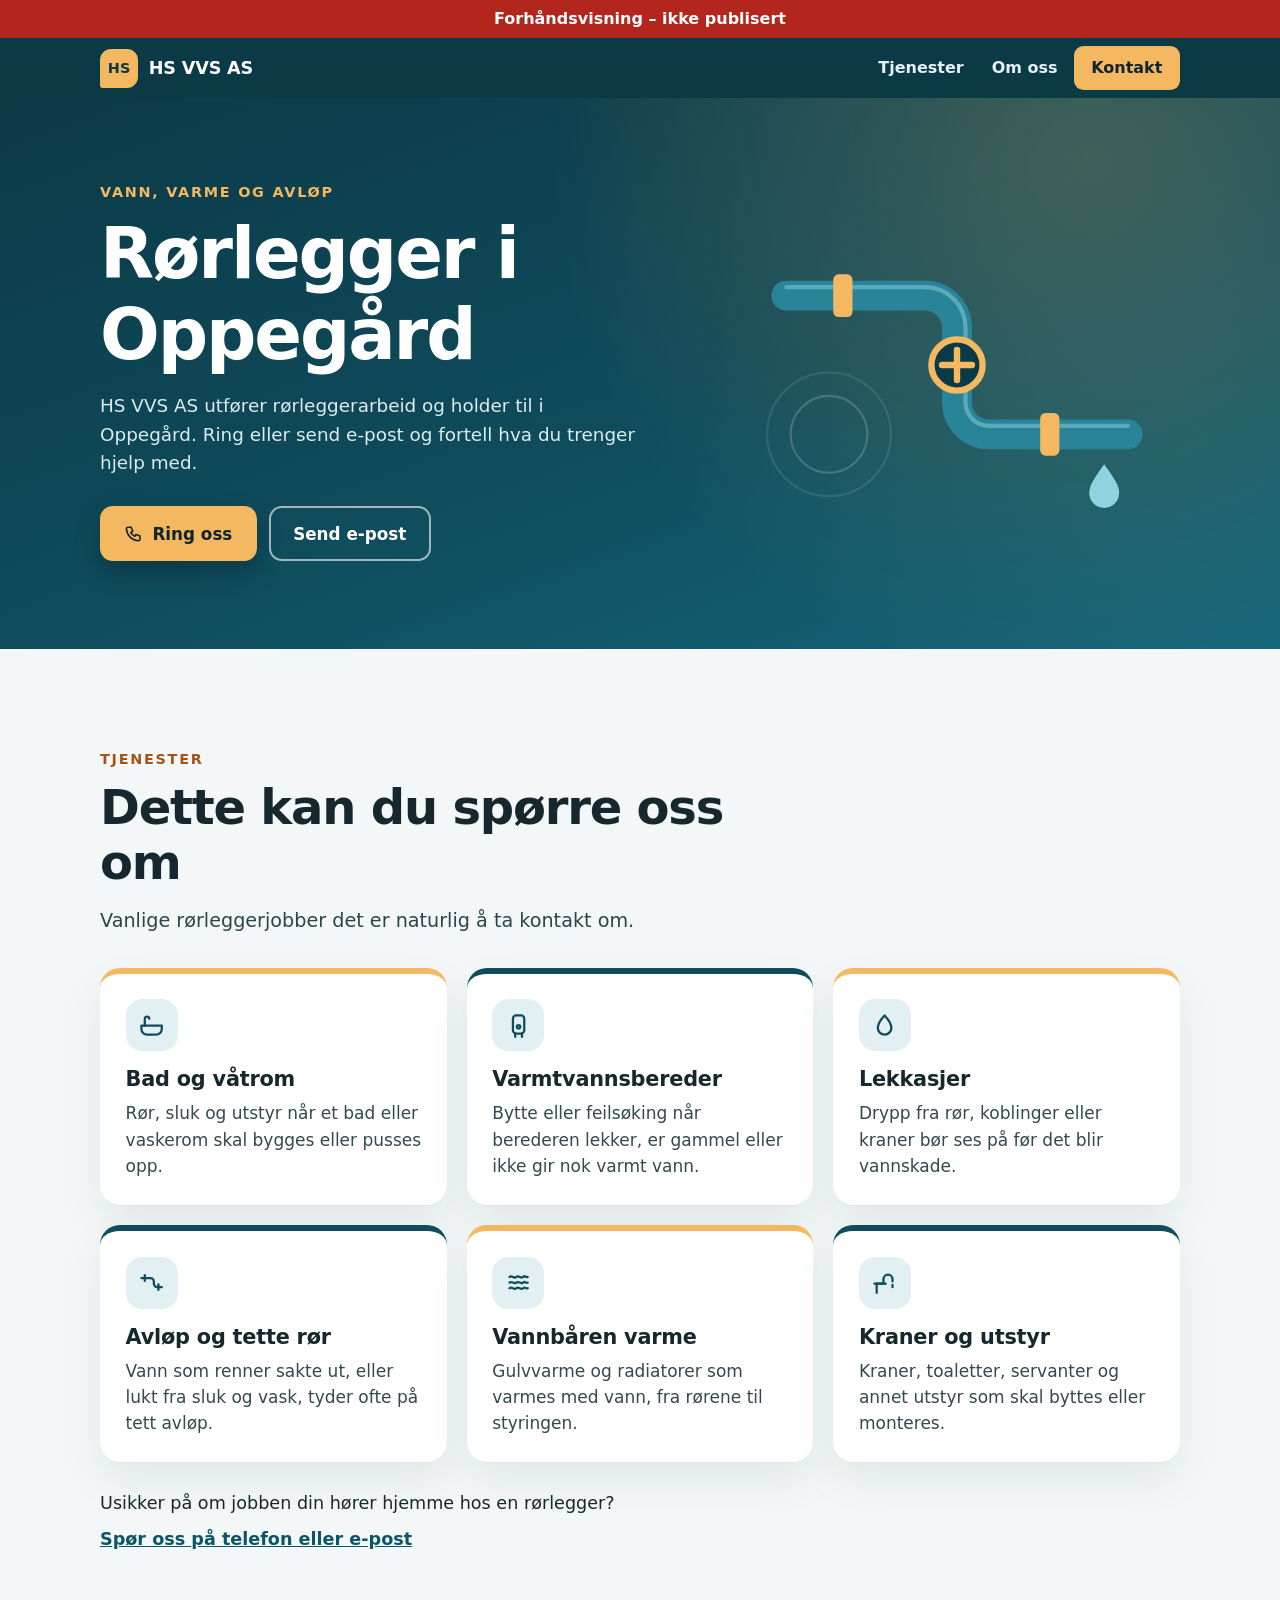
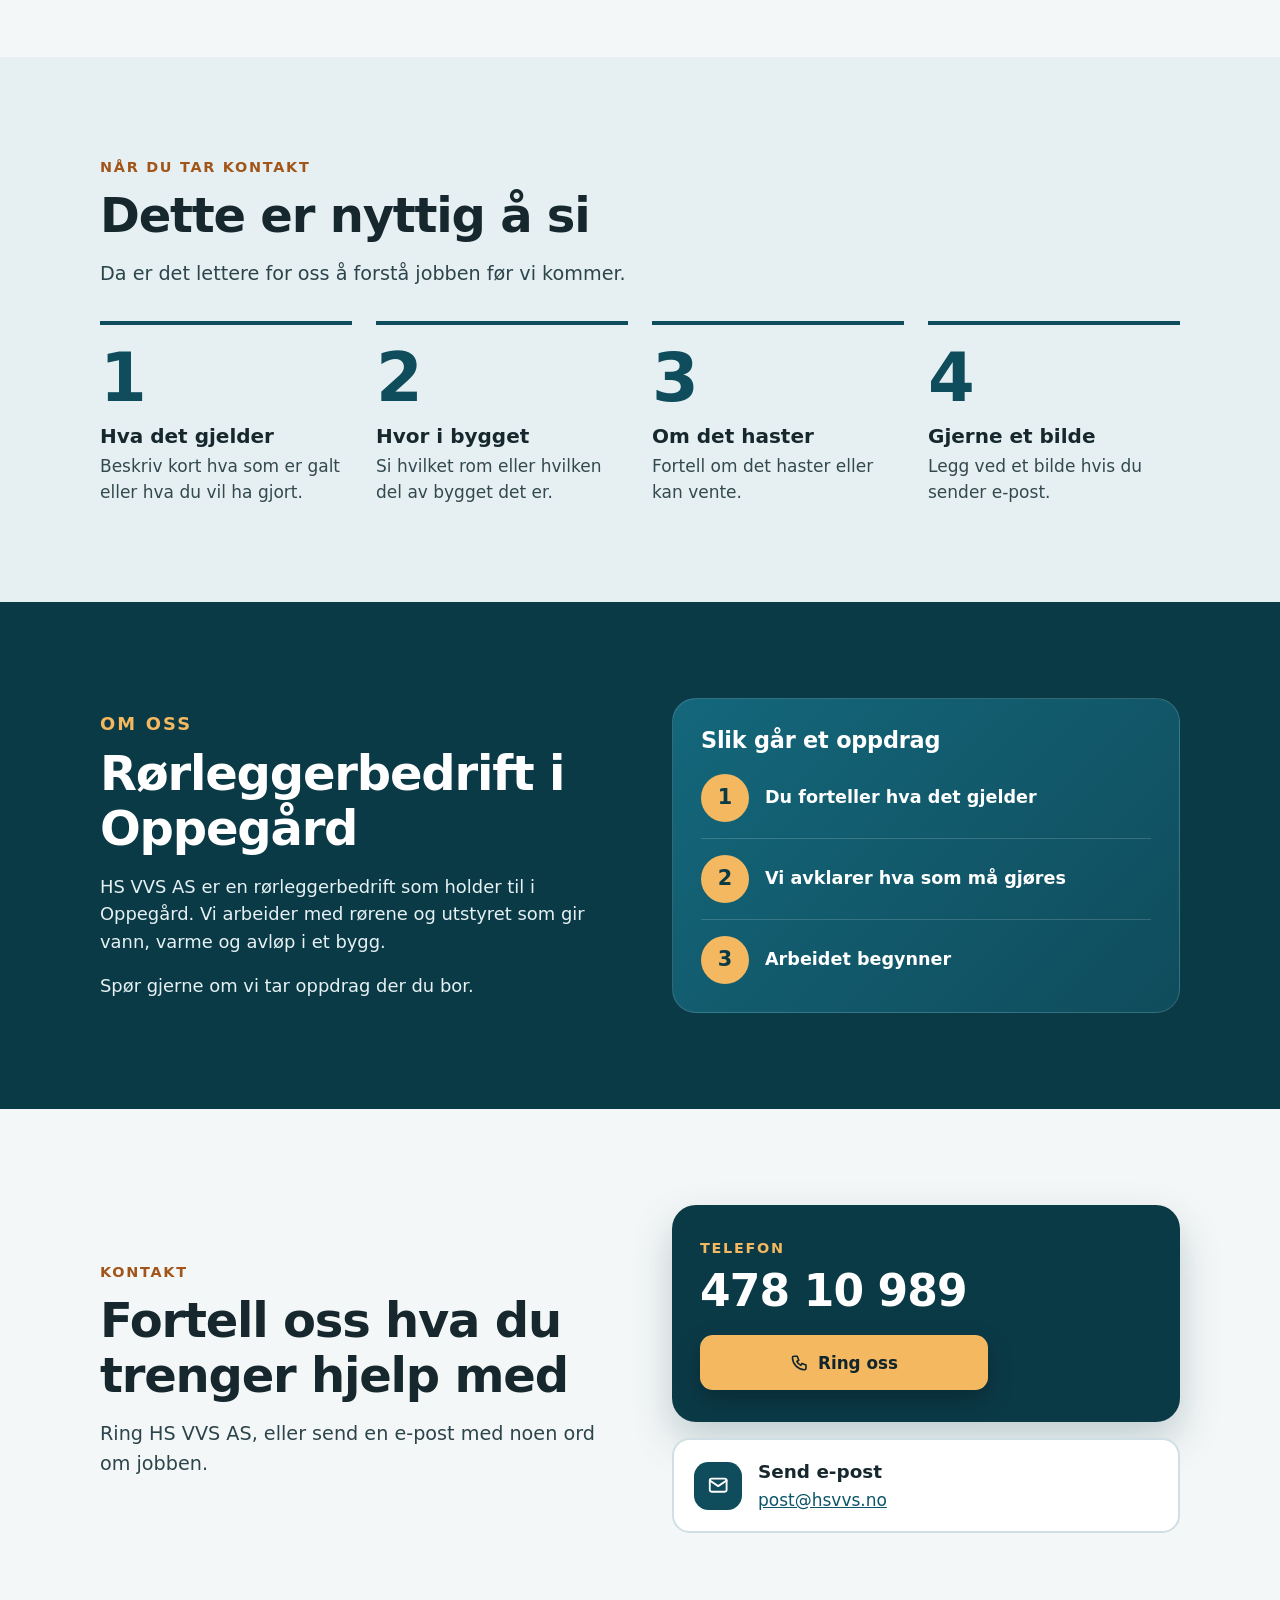
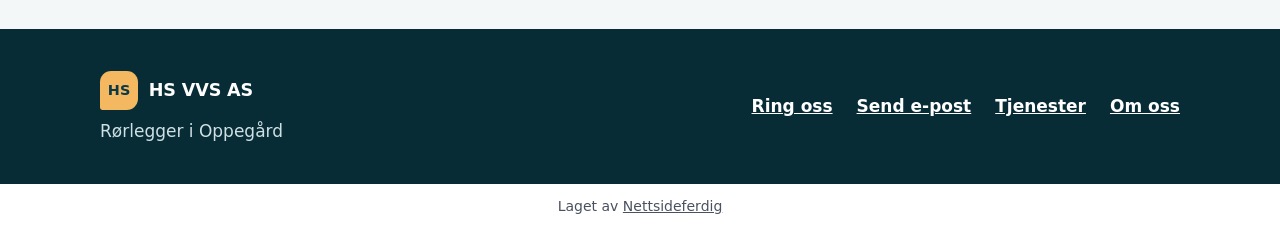
==== commit ca990517: "Forhåndsvisning" ====
--- a/index.html
+++ b/index.html
@@ -23,11 +23,11 @@
 </head>
 <body>
 <div class="forhandsstripe">Forhåndsvisning – ikke publisert</div>
-<header class="topp"><div class="inn topp-rad"><a class="logo" href="./"><span class="merke" aria-hidden="true">HS</span><span class="firma">Hs Vvs AS</span></a><nav class="meny" aria-label="Hovedmeny"><a href="./#tjenester">Tjenester</a><a href="./#om">Om oss</a><a class="meny-kontakt" href="./#kontakt">Kontakt</a></nav></div></header>
+<header class="topp"><div class="inn topp-rad"><a class="logo" href="./"><span class="merke" aria-hidden="true">HS</span><span class="firma">HS VVS AS</span></a><nav class="meny" aria-label="Hovedmeny"><a href="./#tjenester">Tjenester</a><a href="./#om">Om oss</a><a class="meny-kontakt" href="./#kontakt">Kontakt</a></nav></div></header>
 <main>
-<section class="hero"><div class="inn hero-rute"><div><p class="merkelapp">Vann, varme og avløp</p><h1>Rørlegger i Oppegård</h1><p class="hero-ingress"><span class="firma">Hs Vvs AS</span> utfører rørleggerarbeid og holder til i Oppegård. Ring eller send e-post og fortell hva du trenger hjelp med.</p><div class="knapper"><a class="knapp knapp-hoved" href="tel:47810989"><svg viewBox="0 0 24 24" fill="none" stroke="currentColor" stroke-width="2" stroke-linecap="round" stroke-linejoin="round" aria-hidden="true"><path d="M5 4h4l2 5-2.5 1.5a11 11 0 0 0 5 5L15 13l5 2v4a2 2 0 0 1-2 2A16 16 0 0 1 3 6a2 2 0 0 1 2-2z"/></svg>Ring oss</a><a class="knapp knapp-lys" href="mailto:post@hsvvs.no">Send e-post</a></div></div><div class="hero-bilde" aria-hidden="true"><svg viewBox="0 0 360 280" fill="none"><path d="M20 70H150a30 30 0 0 1 30 30v70a30 30 0 0 0 30 30h130" stroke="#2a8499" stroke-width="28" stroke-linecap="round"/><path d="M20 62H150a38 38 0 0 1 38 38v70a22 22 0 0 0 22 22h130" stroke="#7cc4d4" stroke-width="4" stroke-linecap="round" opacity="0.6"/><rect x="64" y="50" width="18" height="40" rx="5" fill="#f4b860"/><rect x="258" y="180" width="18" height="40" rx="5" fill="#f4b860"/><circle cx="180" cy="135" r="24" fill="#0b3a47" stroke="#f4b860" stroke-width="6"/><line x1="166" y1="135" x2="194" y2="135" stroke="#f4b860" stroke-width="6" stroke-linecap="round"/><line x1="180" y1="121" x2="180" y2="149" stroke="#f4b860" stroke-width="6" stroke-linecap="round"/><path d="M318 228c-10 14-14 20-14 27a14 14 0 0 0 28 0c0-7-4-13-14-27z" fill="#8fd3e0"/><circle cx="60" cy="200" r="36" stroke="#ffffff" stroke-width="2" opacity="0.18"/><circle cx="60" cy="200" r="58" stroke="#ffffff" stroke-width="2" opacity="0.1"/></svg></div></div></section><section class="del" id="tjenester"><div class="inn"><div class="del-hode"><p class="merkelapp merkelapp-mork">Tjenester</p><h2>Rørleggerarbeid</h2><p class="stor">Rørleggerarbeid handler om rørene og utstyret som gir vann, varme og avløp i et bygg. Dette er vanlige rørleggerjobber.</p></div><div class="tjenester"><article class="tkort"><span class="ikon-rund" aria-hidden="true"><svg viewBox="0 0 24 24" fill="none" stroke="currentColor" stroke-width="2" stroke-linecap="round" stroke-linejoin="round"><path d="M3 12h18v3a5 5 0 0 1-5 5H8a5 5 0 0 1-5-5z"/><path d="M6 12V6a2 2 0 0 1 4 0"/></svg></span><h3>Bad og våtrom</h3><p>Rør, sluk og utstyr når et bad eller vaskerom skal bygges eller pusses opp.</p></article><article class="tkort"><span class="ikon-rund" aria-hidden="true"><svg viewBox="0 0 24 24" fill="none" stroke="currentColor" stroke-width="2" stroke-linecap="round" stroke-linejoin="round"><rect x="7" y="3" width="10" height="16" rx="3"/><line x1="9" y1="19" x2="9" y2="22"/><line x1="15" y1="19" x2="15" y2="22"/><circle cx="12" cy="13" r="1.5"/></svg></span><h3>Varmtvannsbereder</h3><p>Bytte eller feilsøking når berederen lekker, er gammel eller ikke gir nok varmt vann.</p></article><article class="tkort"><span class="ikon-rund" aria-hidden="true"><svg viewBox="0 0 24 24" fill="none" stroke="currentColor" stroke-width="2" stroke-linecap="round" stroke-linejoin="round"><path d="M12 3s6 6.5 6 11a6 6 0 0 1-12 0c0-4.5 6-11 6-11z"/></svg></span><h3>Lekkasjer</h3><p>Drypp fra rør, koblinger eller kraner bør ses på før det blir vannskade.</p></article><article class="tkort"><span class="ikon-rund" aria-hidden="true"><svg viewBox="0 0 24 24" fill="none" stroke="currentColor" stroke-width="2" stroke-linecap="round" stroke-linejoin="round"><path d="M3 8h8a3 3 0 0 1 3 3v2a3 3 0 0 0 3 3h4"/><line x1="6" y1="5.5" x2="6" y2="10.5"/><line x1="18" y1="13.5" x2="18" y2="18.5"/></svg></span><h3>Avløp og tette rør</h3><p>Vann som renner sakte ut, eller lukt fra sluk og vask, tyder ofte på tett avløp.</p></article><article class="tkort"><span class="ikon-rund" aria-hidden="true"><svg viewBox="0 0 24 24" fill="none" stroke="currentColor" stroke-width="2" stroke-linecap="round" stroke-linejoin="round"><path d="M4 7c2-2 4 2 6 0s4 2 6 0 2 1 4 0"/><path d="M4 12c2-2 4 2 6 0s4 2 6 0 2 1 4 0"/><path d="M4 17c2-2 4 2 6 0s4 2 6 0 2 1 4 0"/></svg></span><h3>Vannbåren varme</h3><p>Gulvvarme og radiatorer som varmes med vann, fra rørene til styringen.</p></article><article class="tkort"><span class="ikon-rund" aria-hidden="true"><svg viewBox="0 0 24 24" fill="none" stroke="currentColor" stroke-width="2" stroke-linecap="round" stroke-linejoin="round"><path d="M5 21v-8h6V9a4 4 0 0 1 8 0v2"/><line x1="3" y1="13" x2="13" y2="13"/><line x1="19" y1="14" x2="19" y2="16"/></svg></span><h3>Kraner og utstyr</h3><p>Kraner, toaletter, servanter og annet utstyr som skal byttes eller monteres.</p></article></div><p class="tjeneste-note">Usikker på om jobben din hører hjemme hos en rørlegger? <a href="./#kontakt">Spør oss på telefon eller e-post</a></p></div></section><section class="del del-tonet" id="nyttig"><div class="inn"><div class="del-hode"><p class="merkelapp merkelapp-mork">Når du tar kontakt</p><h2>Dette er nyttig å si</h2><p class="stor">Da er det lettere for oss å forstå jobben før vi kommer.</p></div><ol class="trinn"><li><span class="tall" aria-hidden="true">1</span><h3>Hva det gjelder</h3><p>Beskriv kort hva som er galt eller hva du vil ha gjort.</p></li><li><span class="tall" aria-hidden="true">2</span><h3>Hvor i bygget</h3><p>Si hvilket rom eller hvilken del av bygget det er.</p></li><li><span class="tall" aria-hidden="true">3</span><h3>Om det haster</h3><p>Fortell om det haster eller kan vente.</p></li><li><span class="tall" aria-hidden="true">4</span><h3>Gjerne et bilde</h3><p>Legg ved et bilde hvis du sender e-post.</p></li></ol></div></section><section class="del del-mork" id="om"><div class="inn to-kol"><div class="om-tekst"><p class="merkelapp">Om oss</p><h2>Rørleggerbedrift i Oppegård</h2><p><span class="firma">Hs Vvs AS</span> er en rørleggerbedrift som holder til i Oppegård. Vi arbeider med rørene og utstyret som gir vann, varme og avløp i et bygg.</p><p>Et oppdrag starter som regel med at du forteller hva det gjelder. Så avklarer vi hva som må gjøres før arbeidet begynner. Spør gjerne om vi tar oppdrag der du bor.</p></div><ul class="om-skilt"><li><span class="om-ikon" aria-hidden="true"><svg viewBox="0 0 24 24" fill="none" stroke="currentColor" stroke-width="2" stroke-linecap="round" stroke-linejoin="round"><path d="M12 21s7-6.2 7-11a7 7 0 0 0-14 0c0 4.8 7 11 7 11z"/><circle cx="12" cy="10" r="2.5"/></svg></span>Holder til i Oppegård</li><li><span class="om-ikon" aria-hidden="true"><svg viewBox="0 0 24 24" fill="none" stroke="currentColor" stroke-width="2" stroke-linecap="round" stroke-linejoin="round"><path d="M4 11l8-7 8 7v8a1 1 0 0 1-1 1h-4v-6H9v6H5a1 1 0 0 1-1-1z"/></svg></span>Vann, varme og avløp i bygget</li><li><span class="om-ikon" aria-hidden="true"><svg viewBox="0 0 24 24" fill="none" stroke="currentColor" stroke-width="2" stroke-linecap="round" stroke-linejoin="round"><rect x="3" y="5" width="18" height="14" rx="2"/><polyline points="3 7 12 13 21 7"/></svg></span>Du kan ringe eller sende e-post</li></ul></div></section><section class="del" id="kontakt"><div class="inn to-kol"><div><p class="merkelapp merkelapp-mork">Kontakt</p><h2>Fortell oss hva du trenger hjelp med</h2><p class="stor">Ring <span class="firma">Hs Vvs AS</span>, eller send en e-post med noen ord om jobben.</p></div><div class="kontakt-kol"><div class="ring-kort"><p>Telefon</p><a class="ring-nummer" href="tel:47810989">478 10 989</a><a class="knapp knapp-hoved" href="tel:47810989"><svg viewBox="0 0 24 24" fill="none" stroke="currentColor" stroke-width="2" stroke-linecap="round" stroke-linejoin="round" aria-hidden="true"><path d="M5 4h4l2 5-2.5 1.5a11 11 0 0 0 5 5L15 13l5 2v4a2 2 0 0 1-2 2A16 16 0 0 1 3 6a2 2 0 0 1 2-2z"/></svg>Ring oss</a></div><a class="epost-kort" href="mailto:post@hsvvs.no"><span class="epost-ikon" aria-hidden="true"><svg viewBox="0 0 24 24" fill="none" stroke="currentColor" stroke-width="2" stroke-linecap="round" stroke-linejoin="round"><rect x="3" y="5" width="18" height="14" rx="2"/><polyline points="3 7 12 13 21 7"/></svg></span><span class="epost-tekst"><strong>Send e-post</strong><span>post@hsvvs.no</span></span></a></div></div></section>
+<section class="hero"><div class="inn hero-rute"><div><p class="merkelapp">Vann, varme og avløp</p><h1>Rørlegger i Oppegård</h1><p class="hero-ingress"><span class="firma">HS VVS AS</span> utfører rørleggerarbeid og holder til i Oppegård. Ring eller send e-post og fortell hva du trenger hjelp med.</p><div class="knapper"><a class="knapp knapp-hoved" href="tel:47810989"><svg viewBox="0 0 24 24" fill="none" stroke="currentColor" stroke-width="2" stroke-linecap="round" stroke-linejoin="round" aria-hidden="true"><path d="M5 4h4l2 5-2.5 1.5a11 11 0 0 0 5 5L15 13l5 2v4a2 2 0 0 1-2 2A16 16 0 0 1 3 6a2 2 0 0 1 2-2z"/></svg>Ring oss</a><a class="knapp knapp-lys" href="mailto:post@hsvvs.no">Send e-post</a></div></div><div class="hero-bilde" aria-hidden="true"><svg viewBox="0 0 360 280" fill="none"><path d="M20 70H150a30 30 0 0 1 30 30v70a30 30 0 0 0 30 30h130" stroke="#2a8499" stroke-width="28" stroke-linecap="round"/><path d="M20 62H150a38 38 0 0 1 38 38v70a22 22 0 0 0 22 22h130" stroke="#7cc4d4" stroke-width="4" stroke-linecap="round" opacity="0.6"/><rect x="64" y="50" width="18" height="40" rx="5" fill="#f4b860"/><rect x="258" y="180" width="18" height="40" rx="5" fill="#f4b860"/><circle cx="180" cy="135" r="24" fill="#0b3a47" stroke="#f4b860" stroke-width="6"/><line x1="166" y1="135" x2="194" y2="135" stroke="#f4b860" stroke-width="6" stroke-linecap="round"/><line x1="180" y1="121" x2="180" y2="149" stroke="#f4b860" stroke-width="6" stroke-linecap="round"/><path d="M318 228c-10 14-14 20-14 27a14 14 0 0 0 28 0c0-7-4-13-14-27z" fill="#8fd3e0"/><circle cx="60" cy="200" r="36" stroke="#ffffff" stroke-width="2" opacity="0.18"/><circle cx="60" cy="200" r="58" stroke="#ffffff" stroke-width="2" opacity="0.1"/></svg></div></div></section><section class="del" id="tjenester"><div class="inn"><div class="del-hode"><p class="merkelapp merkelapp-mork">Tjenester</p><h2>Dette kan du spørre oss om</h2><p class="stor">Vanlige rørleggerjobber det er naturlig å ta kontakt om.</p></div><div class="tjenester"><article class="tkort"><span class="ikon-rund" aria-hidden="true"><svg viewBox="0 0 24 24" fill="none" stroke="currentColor" stroke-width="2" stroke-linecap="round" stroke-linejoin="round"><path d="M3 12h18v3a5 5 0 0 1-5 5H8a5 5 0 0 1-5-5z"/><path d="M6 12V6a2 2 0 0 1 4 0"/></svg></span><h3>Bad og våtrom</h3><p>Rør, sluk og utstyr når et bad eller vaskerom skal bygges eller pusses opp.</p></article><article class="tkort"><span class="ikon-rund" aria-hidden="true"><svg viewBox="0 0 24 24" fill="none" stroke="currentColor" stroke-width="2" stroke-linecap="round" stroke-linejoin="round"><rect x="7" y="3" width="10" height="16" rx="3"/><line x1="9" y1="19" x2="9" y2="22"/><line x1="15" y1="19" x2="15" y2="22"/><circle cx="12" cy="13" r="1.5"/></svg></span><h3>Varmtvannsbereder</h3><p>Bytte eller feilsøking når berederen lekker, er gammel eller ikke gir nok varmt vann.</p></article><article class="tkort"><span class="ikon-rund" aria-hidden="true"><svg viewBox="0 0 24 24" fill="none" stroke="currentColor" stroke-width="2" stroke-linecap="round" stroke-linejoin="round"><path d="M12 3s6 6.5 6 11a6 6 0 0 1-12 0c0-4.5 6-11 6-11z"/></svg></span><h3>Lekkasjer</h3><p>Drypp fra rør, koblinger eller kraner bør ses på før det blir vannskade.</p></article><article class="tkort"><span class="ikon-rund" aria-hidden="true"><svg viewBox="0 0 24 24" fill="none" stroke="currentColor" stroke-width="2" stroke-linecap="round" stroke-linejoin="round"><path d="M3 8h8a3 3 0 0 1 3 3v2a3 3 0 0 0 3 3h4"/><line x1="6" y1="5.5" x2="6" y2="10.5"/><line x1="18" y1="13.5" x2="18" y2="18.5"/></svg></span><h3>Avløp og tette rør</h3><p>Vann som renner sakte ut, eller lukt fra sluk og vask, tyder ofte på tett avløp.</p></article><article class="tkort"><span class="ikon-rund" aria-hidden="true"><svg viewBox="0 0 24 24" fill="none" stroke="currentColor" stroke-width="2" stroke-linecap="round" stroke-linejoin="round"><path d="M4 7c2-2 4 2 6 0s4 2 6 0 2 1 4 0"/><path d="M4 12c2-2 4 2 6 0s4 2 6 0 2 1 4 0"/><path d="M4 17c2-2 4 2 6 0s4 2 6 0 2 1 4 0"/></svg></span><h3>Vannbåren varme</h3><p>Gulvvarme og radiatorer som varmes med vann, fra rørene til styringen.</p></article><article class="tkort"><span class="ikon-rund" aria-hidden="true"><svg viewBox="0 0 24 24" fill="none" stroke="currentColor" stroke-width="2" stroke-linecap="round" stroke-linejoin="round"><path d="M5 21v-8h6V9a4 4 0 0 1 8 0v2"/><line x1="3" y1="13" x2="13" y2="13"/><line x1="19" y1="14" x2="19" y2="16"/></svg></span><h3>Kraner og utstyr</h3><p>Kraner, toaletter, servanter og annet utstyr som skal byttes eller monteres.</p></article></div><p class="tjeneste-note">Usikker på om jobben din hører hjemme hos en rørlegger? <a href="./#kontakt">Spør oss på telefon eller e-post</a></p></div></section><section class="del del-tonet" id="nyttig"><div class="inn"><div class="del-hode"><p class="merkelapp merkelapp-mork">Når du tar kontakt</p><h2>Dette er nyttig å si</h2><p class="stor">Da er det lettere for oss å forstå jobben før vi kommer.</p></div><ol class="trinn"><li><span class="tall" aria-hidden="true">1</span><h3>Hva det gjelder</h3><p>Beskriv kort hva som er galt eller hva du vil ha gjort.</p></li><li><span class="tall" aria-hidden="true">2</span><h3>Hvor i bygget</h3><p>Si hvilket rom eller hvilken del av bygget det er.</p></li><li><span class="tall" aria-hidden="true">3</span><h3>Om det haster</h3><p>Fortell om det haster eller kan vente.</p></li><li><span class="tall" aria-hidden="true">4</span><h3>Gjerne et bilde</h3><p>Legg ved et bilde hvis du sender e-post.</p></li></ol></div></section><section class="del del-mork" id="om"><div class="inn to-kol"><div class="om-tekst"><p class="merkelapp">Om oss</p><h2>Rørleggerbedrift i Oppegård</h2><p><span class="firma">HS VVS AS</span> er en rørleggerbedrift som holder til i Oppegård. Vi arbeider med rørene og utstyret som gir vann, varme og avløp i et bygg.</p><p>Spør gjerne om vi tar oppdrag der du bor.</p></div><div class="om-skilt"><h3>Slik går et oppdrag</h3><ol><li><span class="om-ikon" aria-hidden="true">1</span>Du forteller hva det gjelder</li><li><span class="om-ikon" aria-hidden="true">2</span>Vi avklarer hva som må gjøres</li><li><span class="om-ikon" aria-hidden="true">3</span>Arbeidet begynner</li></ol></div></div></section><section class="del" id="kontakt"><div class="inn to-kol"><div><p class="merkelapp merkelapp-mork">Kontakt</p><h2>Fortell oss hva du trenger hjelp med</h2><p class="stor">Ring <span class="firma">HS VVS AS</span>, eller send en e-post med noen ord om jobben.</p></div><div class="kontakt-kol"><div class="ring-kort"><p>Telefon</p><a class="ring-nummer" href="tel:47810989">478 10 989</a><a class="knapp knapp-hoved" href="tel:47810989"><svg viewBox="0 0 24 24" fill="none" stroke="currentColor" stroke-width="2" stroke-linecap="round" stroke-linejoin="round" aria-hidden="true"><path d="M5 4h4l2 5-2.5 1.5a11 11 0 0 0 5 5L15 13l5 2v4a2 2 0 0 1-2 2A16 16 0 0 1 3 6a2 2 0 0 1 2-2z"/></svg>Ring oss</a></div><a class="epost-kort" href="mailto:post@hsvvs.no"><span class="epost-ikon" aria-hidden="true"><svg viewBox="0 0 24 24" fill="none" stroke="currentColor" stroke-width="2" stroke-linecap="round" stroke-linejoin="round"><rect x="3" y="5" width="18" height="14" rx="2"/><polyline points="3 7 12 13 21 7"/></svg></span><span class="epost-tekst"><strong>Send e-post</strong><span>post@hsvvs.no</span></span></a></div></div></section>
 </main>
-<footer class="bunn"><div class="inn bunn-rute"><div><a class="logo" href="./"><span class="merke" aria-hidden="true">HS</span><span class="firma">Hs Vvs AS</span></a><p>Rørlegger i Oppegård</p></div><nav class="bunn-lenker" aria-label="Kontakt og snarveier"><a href="tel:47810989">Ring oss</a><a href="mailto:post@hsvvs.no">Send e-post</a><a href="./#tjenester">Tjenester</a><a href="./#om">Om oss</a></nav></div></footer>
+<footer class="bunn"><div class="inn bunn-rute"><div><a class="logo" href="./"><span class="merke" aria-hidden="true">HS</span><span class="firma">HS VVS AS</span></a><p>Rørlegger i Oppegård</p></div><nav class="bunn-lenker" aria-label="Kontakt og snarveier"><a href="tel:47810989">Ring oss</a><a href="mailto:post@hsvvs.no">Send e-post</a><a href="./#tjenester">Tjenester</a><a href="./#om">Om oss</a></nav></div></footer>
 <p class="nf-byra">Laget av <a href="https://nettsideferdig.no/">Nettsideferdig</a></p>
 </body>
 </html>
--- a/style.css
+++ b/style.css
@@ -45,7 +45,7 @@
 .nf-skjema .nf-info { font-size: 0.875rem; color: #555; }
 
 /* Designet */
-*,*::before,*::after{box-sizing:border-box}html{-webkit-text-size-adjust:100%}body{margin:0;font-family:system-ui,-apple-system,Segoe UI,Helvetica,Arial,sans-serif;font-size:1.0625rem;line-height:1.55;color:#16282e;background:#f4f7f7}h1,h2,h3,p,ul,ol{margin:0}ul,ol{padding:0;list-style:none}svg{display:block}a{color:#0b5568}a:focus-visible{outline:3px solid #f4b860;outline-offset:3px;border-radius:6px}section[id]{scroll-margin-top:5.5rem}.firma{text-transform:uppercase}.inn{width:100%;max-width:70rem;margin:0 auto;padding:0 1.25rem}.topp{background:#0b3a47;color:#fff}.topp-rad{display:flex;align-items:center;justify-content:space-between;gap:.75rem;padding-top:.5rem;padding-bottom:.5rem}.logo{display:inline-flex;align-items:center;gap:.65rem;min-height:44px;color:#fff;text-decoration:none;font-weight:800;font-size:1.1rem;letter-spacing:-.01em}.merke{flex:none;display:inline-grid;place-items:center;width:2.4rem;height:2.4rem;border-radius:.7rem .7rem .7rem .15rem;background:#f4b860;color:#0b3a47;font-size:.9rem;font-weight:900;letter-spacing:.02em}.meny{display:flex;gap:.25rem}.meny a{display:none;align-items:center;min-height:44px;padding:0 .75rem;border-radius:.6rem;color:#e6f1f3;text-decoration:none;font-weight:600;font-size:1rem}.meny a:hover{background:rgba(255,255,255,.12)}.meny .meny-kontakt{display:inline-flex;padding:0 1.1rem;background:#f4b860;color:#10252c;font-weight:800}.meny .meny-kontakt:hover{background:#ffd08a}.hero{position:relative;overflow:hidden;color:#fff;background:radial-gradient(circle at 85% 10%,rgba(244,184,96,.22),transparent 45%),linear-gradient(160deg,#0b3a47 0%,#0f4c5c 55%,#14677b 100%)}.hero-rute{display:grid;gap:1.5rem;padding-top:2.5rem;padding-bottom:2.5rem}.merkelapp{display:inline-block;font-size:.9rem;font-weight:700;letter-spacing:.12em;text-transform:uppercase;color:#f4b860}.merkelapp-mork{color:#a2551a}h1,h2{line-height:1.15}.hero h1{margin:.6rem 0 1rem;font-size:clamp(2.4rem,9vw,4.4rem);letter-spacing:-.03em;font-weight:900}.hero-ingress{max-width:34rem;font-size:1.15rem;color:#dcebee}.knapper{display:flex;flex-wrap:wrap;gap:.75rem;margin-top:1.75rem}.knapp{flex:1 1 12rem;display:inline-flex;align-items:center;justify-content:center;gap:.55rem;min-height:3.25rem;padding:.8rem 1.4rem;border-radius:.8rem;font-weight:800;font-size:1.05rem;text-decoration:none;border:2px solid transparent;transition:transform .15s ease,background-color .15s ease}.knapp:hover{transform:translateY(-2px)}.knapp svg{width:1.2rem;height:1.2rem}.knapp-hoved{background:#f4b860;color:#10252c;box-shadow:0 10px 24px rgba(0,0,0,.25)}.knapp-hoved:hover{background:#ffd08a}.knapp-lys{border-color:rgba(255,255,255,.6);color:#fff}.knapp-lys:hover{background:rgba(255,255,255,.12)}.hero-bilde{width:100%;max-width:24rem;justify-self:center}.hero-bilde svg{width:auto;max-width:100%;height:180px;margin:0 auto}.del{padding:4rem 0}.del h2{font-size:clamp(1.9rem,5.5vw,3rem);letter-spacing:-.025em;font-weight:900;margin:.5rem 0 1rem}.stor{font-size:1.2rem;max-width:34rem;color:#2c444b}.del-hode{max-width:40rem;margin-bottom:2rem}.to-kol{display:grid;gap:2rem}.tjenester{display:grid;gap:1rem}.tkort{background:#fff;border-radius:1.25rem;padding:1.6rem;border-top:6px solid #f4b860;box-shadow:0 1px 0 #dfe9eb,0 18px 40px rgba(11,58,71,.08)}.tkort:nth-child(even){border-top-color:#0f4c5c}.tkort h3{font-size:1.3rem;line-height:1.2;margin:1rem 0 .5rem;letter-spacing:-.01em}.tkort p{max-width:32rem;color:#33494f}.ikon-rund{display:inline-grid;place-items:center;width:3.25rem;height:3.25rem;border-radius:1rem;background:#e2f0f3;color:#0f4c5c}.ikon-rund svg{width:1.7rem;height:1.7rem}.tjeneste-note{margin-top:1.75rem;font-size:1.1rem;max-width:38rem}.tjeneste-note a{font-weight:700;display:inline-flex;align-items:center;min-height:44px}.del-tonet{background:#e6f0f2}.trinn{display:grid}.trinn li{display:grid;grid-template-columns:4rem 1fr;gap:.25rem 1rem;align-items:start;padding:1.4rem 0;border-top:2px solid #b9d0d6}.trinn li:last-child{border-bottom:2px solid #b9d0d6}.tall{grid-row:span 2;font-size:3.4rem;line-height:1;font-weight:900;letter-spacing:-.04em;color:#0f4c5c}.trinn h3{font-size:1.25rem;line-height:1.25}.trinn p{color:#33494f;max-width:30rem}.del-mork{background:#0b3a47;color:#e6f1f3}.del-mork h2{color:#fff}.om-tekst p{max-width:36rem;font-size:1.12rem}.om-tekst p+p{margin-top:1rem}.om-skilt{padding:1.75rem;border-radius:1.5rem;background:linear-gradient(135deg,#14677b,#0f4c5c);border:1px solid rgba(255,255,255,.14)}.om-skilt li{display:flex;align-items:center;gap:1rem;padding:1rem 0;font-weight:700;font-size:1.1rem;color:#fff;border-bottom:1px solid rgba(255,255,255,.16)}.om-skilt li:first-child{padding-top:0}.om-skilt li:last-child{border-bottom:0;padding-bottom:0}.om-ikon{flex:none;display:grid;place-items:center;width:3rem;height:3rem;border-radius:.9rem;background:#f4b860;color:#0b3a47}.om-ikon svg{width:1.5rem;height:1.5rem}.kontakt-kol{display:grid;gap:1rem}.ring-kort{background:#0b3a47;color:#e6f1f3;border-radius:1.5rem;padding:2rem 1.75rem;box-shadow:0 18px 40px rgba(11,58,71,.22)}.ring-kort p{font-weight:700;letter-spacing:.12em;text-transform:uppercase;font-size:.9rem;color:#f4b860}.ring-nummer{display:inline-flex;align-items:center;min-height:3.5rem;margin:.25rem 0 1rem;color:#fff;font-size:clamp(1.9rem,7vw,2.75rem);line-height:1.15;font-weight:900;letter-spacing:-.02em;text-decoration:none;overflow-wrap:anywhere}.ring-nummer:hover{text-decoration:underline}.ring-kort .knapp{display:flex;max-width:18rem}.epost-kort{display:flex;align-items:center;gap:1rem;min-height:5rem;padding:1.1rem 1.25rem;border-radius:1.1rem;background:#fff;color:#16282e;text-decoration:none;border:2px solid #cfdfe3;transition:border-color .15s ease}.epost-kort:hover{border-color:#0f4c5c}.epost-ikon{flex:none;display:grid;place-items:center;width:3rem;height:3rem;border-radius:.9rem;background:#0f4c5c;color:#fff}.epost-ikon svg{width:1.4rem;height:1.4rem}.epost-tekst{display:grid;min-width:0}.epost-tekst strong{font-size:1.15rem}.epost-tekst span{color:#0b5568;text-decoration:underline;overflow-wrap:anywhere}.bunn{background:#082c36;color:#cfe0e4;padding:2.5rem 0}.bunn-rute{display:grid;gap:1.25rem}.bunn p{margin-top:.35rem}.bunn-lenker{display:flex;flex-wrap:wrap;gap:.25rem 1.5rem}.bunn-lenker a{display:inline-flex;align-items:center;min-height:44px;color:#fff;font-weight:600}section.melding{max-width:44rem;margin:0 auto;padding:3.5rem 1.25rem}.nf-skjema{background:#fff;border-radius:1.25rem;padding:1.75rem;border-top:6px solid #f4b860;box-shadow:0 18px 40px rgba(11,58,71,.08)}.nf-felt{margin-bottom:1rem}.nf-skjema label{display:block;font-weight:700;margin-bottom:.35rem}.nf-skjema input,.nf-skjema textarea{width:100%;min-height:3rem;padding:.7rem .9rem;font:inherit;color:#16282e;background:#fff;border:2px solid #cfdfe3;border-radius:.7rem}.nf-skjema input:focus,.nf-skjema textarea:focus{outline:3px solid #f4b860;border-color:#0f4c5c}.nf-info{color:#33494f}.nf-skjema button.knapp{flex:none;background:#f4b860;color:#10252c;cursor:pointer;font:inherit;font-weight:800}@media(min-width:36rem){.knapp{flex:0 1 auto}.tjenester{grid-template-columns:1fr 1fr}}@media(min-width:37.5rem){.hero-bilde svg{width:100%;height:auto}}@media(min-width:48rem){.topp{position:sticky;top:0;z-index:10}.meny a{display:inline-flex}.bunn-rute{grid-template-columns:1fr auto;align-items:center}.trinn{grid-template-columns:repeat(4,1fr);gap:1.5rem}.trinn li{grid-template-columns:1fr;padding:1.25rem 0 0;border-top:4px solid #0f4c5c}.trinn li:last-child{border-bottom:0}.tall{grid-row:auto;font-size:4.2rem;margin-bottom:.5rem}}@media(min-width:56rem){.hero-rute{grid-template-columns:1.15fr .85fr;align-items:center;gap:2rem;padding-top:5rem;padding-bottom:5.5rem}.del{padding:6rem 0}.to-kol{grid-template-columns:1fr 1fr;gap:4rem;align-items:center}.tjenester{grid-template-columns:repeat(3,1fr);gap:1.25rem}}@media(prefers-reduced-motion:reduce){.knapp,.epost-kort{transition:none}.knapp:hover{transform:none}}
+*,*::before,*::after{box-sizing:border-box}html{-webkit-text-size-adjust:100%}body{margin:0;font-family:system-ui,-apple-system,Segoe UI,Helvetica,Arial,sans-serif;font-size:1.0625rem;line-height:1.55;color:#16282e;background:#f4f7f7}h1,h2,h3,p,ul,ol{margin:0}ul,ol{padding:0;list-style:none}svg{display:block}a{color:#0b5568}a:focus-visible{outline:3px solid #f4b860;outline-offset:3px;border-radius:6px}section[id]{scroll-margin-top:5.5rem}.inn{width:100%;max-width:70rem;margin:0 auto;padding:0 1.25rem}.topp{background:#0b3a47;color:#fff}.topp-rad{display:flex;align-items:center;justify-content:space-between;gap:.75rem;padding-top:.5rem;padding-bottom:.5rem}.logo{display:inline-flex;align-items:center;gap:.65rem;min-height:44px;color:#fff;text-decoration:none;font-weight:800;font-size:1.1rem;letter-spacing:-.01em}.merke{flex:none;display:inline-grid;place-items:center;width:2.4rem;height:2.4rem;border-radius:.7rem .7rem .7rem .15rem;background:#f4b860;color:#0b3a47;font-size:.9rem;font-weight:900;letter-spacing:.02em}.meny{display:flex;gap:.25rem}.meny a{display:none;align-items:center;min-height:44px;padding:0 .75rem;border-radius:.6rem;color:#e6f1f3;text-decoration:none;font-weight:600;font-size:1rem}.meny a:hover{background:rgba(255,255,255,.12)}.meny .meny-kontakt{display:inline-flex;padding:0 1.1rem;background:#f4b860;color:#10252c;font-weight:800}.meny .meny-kontakt:hover{background:#ffd08a}.hero{position:relative;overflow:hidden;color:#fff;background:radial-gradient(circle at 85% 10%,rgba(244,184,96,.22),transparent 45%),linear-gradient(160deg,#0b3a47 0%,#0f4c5c 55%,#14677b 100%)}.hero-rute{display:grid;gap:1.5rem;padding-top:2.5rem;padding-bottom:2.5rem}.merkelapp{display:inline-block;font-size:.9rem;font-weight:700;letter-spacing:.12em;text-transform:uppercase;color:#f4b860}.merkelapp-mork{color:#a2551a}h1,h2{line-height:1.15}.hero h1{margin:.6rem 0 1rem;font-size:clamp(2.4rem,9vw,4.4rem);letter-spacing:-.03em;font-weight:900}.hero-ingress{max-width:34rem;font-size:1.15rem;color:#dcebee}.knapper{display:flex;flex-wrap:wrap;gap:.75rem;margin-top:1.75rem}.knapp{flex:1 1 12rem;display:inline-flex;align-items:center;justify-content:center;gap:.55rem;min-height:3.25rem;padding:.8rem 1.4rem;border-radius:.8rem;font-weight:800;font-size:1.05rem;text-decoration:none;border:2px solid transparent;transition:transform .15s ease,background-color .15s ease}.knapp:hover{transform:translateY(-2px)}.knapp svg{width:1.2rem;height:1.2rem}.knapp-hoved{background:#f4b860;color:#10252c;box-shadow:0 10px 24px rgba(0,0,0,.25)}.knapp-hoved:hover{background:#ffd08a}.knapp-lys{border-color:rgba(255,255,255,.6);color:#fff}.knapp-lys:hover{background:rgba(255,255,255,.12)}.hero-bilde{width:100%;max-width:24rem;justify-self:center}.hero-bilde svg{width:auto;max-width:100%;height:180px;margin:0 auto}.del{padding:4rem 0}.del h2{font-size:clamp(1.9rem,5.5vw,3rem);letter-spacing:-.025em;font-weight:900;margin:.5rem 0 1rem}.stor{font-size:1.2rem;max-width:34rem;color:#2c444b}.del-hode{max-width:40rem;margin-bottom:2rem}.to-kol{display:grid;gap:2rem}.tjenester{display:grid;gap:1rem}.tkort{background:#fff;border-radius:1.25rem;padding:1.6rem;border-top:6px solid #f4b860;box-shadow:0 1px 0 #dfe9eb,0 18px 40px rgba(11,58,71,.08)}.tkort:nth-child(even){border-top-color:#0f4c5c}.tkort h3{font-size:1.3rem;line-height:1.2;margin:1rem 0 .5rem;letter-spacing:-.01em}.tkort p{max-width:32rem;color:#33494f}.ikon-rund{display:inline-grid;place-items:center;width:3.25rem;height:3.25rem;border-radius:1rem;background:#e2f0f3;color:#0f4c5c}.ikon-rund svg{width:1.7rem;height:1.7rem}.tjeneste-note{margin-top:1.75rem;font-size:1.1rem;max-width:38rem}.tjeneste-note a{font-weight:700;display:inline-flex;align-items:center;min-height:44px}.del-tonet{background:#e6f0f2}.trinn{display:grid}.trinn li{display:grid;grid-template-columns:4rem 1fr;gap:.25rem 1rem;align-items:start;padding:1.4rem 0;border-top:2px solid #b9d0d6}.trinn li:last-child{border-bottom:2px solid #b9d0d6}.tall{grid-row:span 2;font-size:3.4rem;line-height:1;font-weight:900;letter-spacing:-.04em;color:#0f4c5c}.trinn h3{font-size:1.25rem;line-height:1.25}.trinn p{color:#33494f;max-width:30rem}.del-mork{background:#0b3a47;color:#e6f1f3}.del-mork h2{color:#fff}.om-tekst p{max-width:36rem;font-size:1.12rem}.om-tekst p+p{margin-top:1rem}.om-skilt{padding:1.75rem;border-radius:1.5rem;background:linear-gradient(135deg,#14677b,#0f4c5c);border:1px solid rgba(255,255,255,.14)}.om-skilt h3{margin-bottom:1.25rem;font-size:1.4rem;line-height:1.2;font-weight:900;letter-spacing:-.01em;color:#fff}.om-skilt li{display:flex;align-items:center;gap:1rem;padding:1rem 0;font-weight:700;font-size:1.1rem;color:#fff;border-bottom:1px solid rgba(255,255,255,.16)}.om-skilt li:first-child{padding-top:0}.om-skilt li:last-child{border-bottom:0;padding-bottom:0}.om-ikon{flex:none;display:grid;place-items:center;width:3rem;height:3rem;border-radius:50%;background:#f4b860;color:#0b3a47;font-size:1.3rem;font-weight:900}.kontakt-kol{display:grid;gap:1rem}.ring-kort{background:#0b3a47;color:#e6f1f3;border-radius:1.5rem;padding:2rem 1.75rem;box-shadow:0 18px 40px rgba(11,58,71,.22)}.ring-kort p{font-weight:700;letter-spacing:.12em;text-transform:uppercase;font-size:.9rem;color:#f4b860}.ring-nummer{display:inline-flex;align-items:center;min-height:3.5rem;margin:.25rem 0 1rem;color:#fff;font-size:clamp(1.9rem,7vw,2.75rem);line-height:1.15;font-weight:900;letter-spacing:-.02em;text-decoration:none;overflow-wrap:anywhere}.ring-nummer:hover{text-decoration:underline}.ring-kort .knapp{display:flex;max-width:18rem}.epost-kort{display:flex;align-items:center;gap:1rem;min-height:5rem;padding:1.1rem 1.25rem;border-radius:1.1rem;background:#fff;color:#16282e;text-decoration:none;border:2px solid #cfdfe3;transition:border-color .15s ease}.epost-kort:hover{border-color:#0f4c5c}.epost-ikon{flex:none;display:grid;place-items:center;width:3rem;height:3rem;border-radius:.9rem;background:#0f4c5c;color:#fff}.epost-ikon svg{width:1.4rem;height:1.4rem}.epost-tekst{display:grid;min-width:0}.epost-tekst strong{font-size:1.15rem}.epost-tekst span{color:#0b5568;text-decoration:underline;overflow-wrap:anywhere}.bunn{background:#082c36;color:#cfe0e4;padding:2.5rem 0}.bunn-rute{display:grid;gap:1.25rem}.bunn p{margin-top:.35rem}.bunn-lenker{display:flex;flex-wrap:wrap;gap:.25rem 1.5rem}.bunn-lenker a{display:inline-flex;align-items:center;min-height:44px;color:#fff;font-weight:600}section.melding{max-width:44rem;margin:0 auto;padding:3.5rem 1.25rem}.nf-skjema{background:#fff;border-radius:1.25rem;padding:1.75rem;border-top:6px solid #f4b860;box-shadow:0 18px 40px rgba(11,58,71,.08)}.nf-felt{margin-bottom:1rem}.nf-skjema label{display:block;font-weight:700;margin-bottom:.35rem}.nf-skjema input,.nf-skjema textarea{width:100%;min-height:3rem;padding:.7rem .9rem;font:inherit;color:#16282e;background:#fff;border:2px solid #cfdfe3;border-radius:.7rem}.nf-skjema input:focus,.nf-skjema textarea:focus{outline:3px solid #f4b860;border-color:#0f4c5c}.nf-info{color:#33494f}.nf-skjema button.knapp{flex:none;background:#f4b860;color:#10252c;cursor:pointer;font:inherit;font-weight:800}@media(min-width:36rem){.knapp{flex:0 1 auto}.tjenester{grid-template-columns:1fr 1fr}}@media(min-width:37.5rem){.hero-bilde svg{width:100%;height:auto}}@media(min-width:48rem){.topp{position:sticky;top:0;z-index:10}.meny a{display:inline-flex}.bunn-rute{grid-template-columns:1fr auto;align-items:center}.trinn{grid-template-columns:repeat(4,1fr);gap:1.5rem}.trinn li{grid-template-columns:1fr;padding:1.25rem 0 0;border-top:4px solid #0f4c5c}.trinn li:last-child{border-bottom:0}.tall{grid-row:auto;font-size:4.2rem;margin-bottom:.5rem}}@media(min-width:56rem){.hero-rute{grid-template-columns:1.15fr .85fr;align-items:center;gap:2rem;padding-top:5rem;padding-bottom:5.5rem}.del{padding:6rem 0}.to-kol{grid-template-columns:1fr 1fr;gap:4rem;align-items:center}.tjenester{grid-template-columns:repeat(3,1fr);gap:1.25rem}}@media(prefers-reduced-motion:reduce){.knapp,.epost-kort{transition:none}.knapp:hover{transform:none}}
 
 /* Fast fra Sidefabrikken */
 .forhandsstripe { display: block !important; position: relative !important; z-index: 2147483647 !important; background: #b3261e !important; color: #fff !important; text-align: center !important; padding: 0.5rem 1rem !important; font: 600 1rem/1.4 system-ui, sans-serif !important; visibility: visible !important; opacity: 1 !important; max-height: none !important; height: auto !important; min-height: 0 !important; overflow: visible !important; margin: 0 !important; top: auto !important; left: auto !important; right: auto !important; bottom: auto !important; width: auto !important; transform: none !important; clip-path: none !important; filter: none !important; text-indent: 0 !important; font-size: 1rem !important; }
